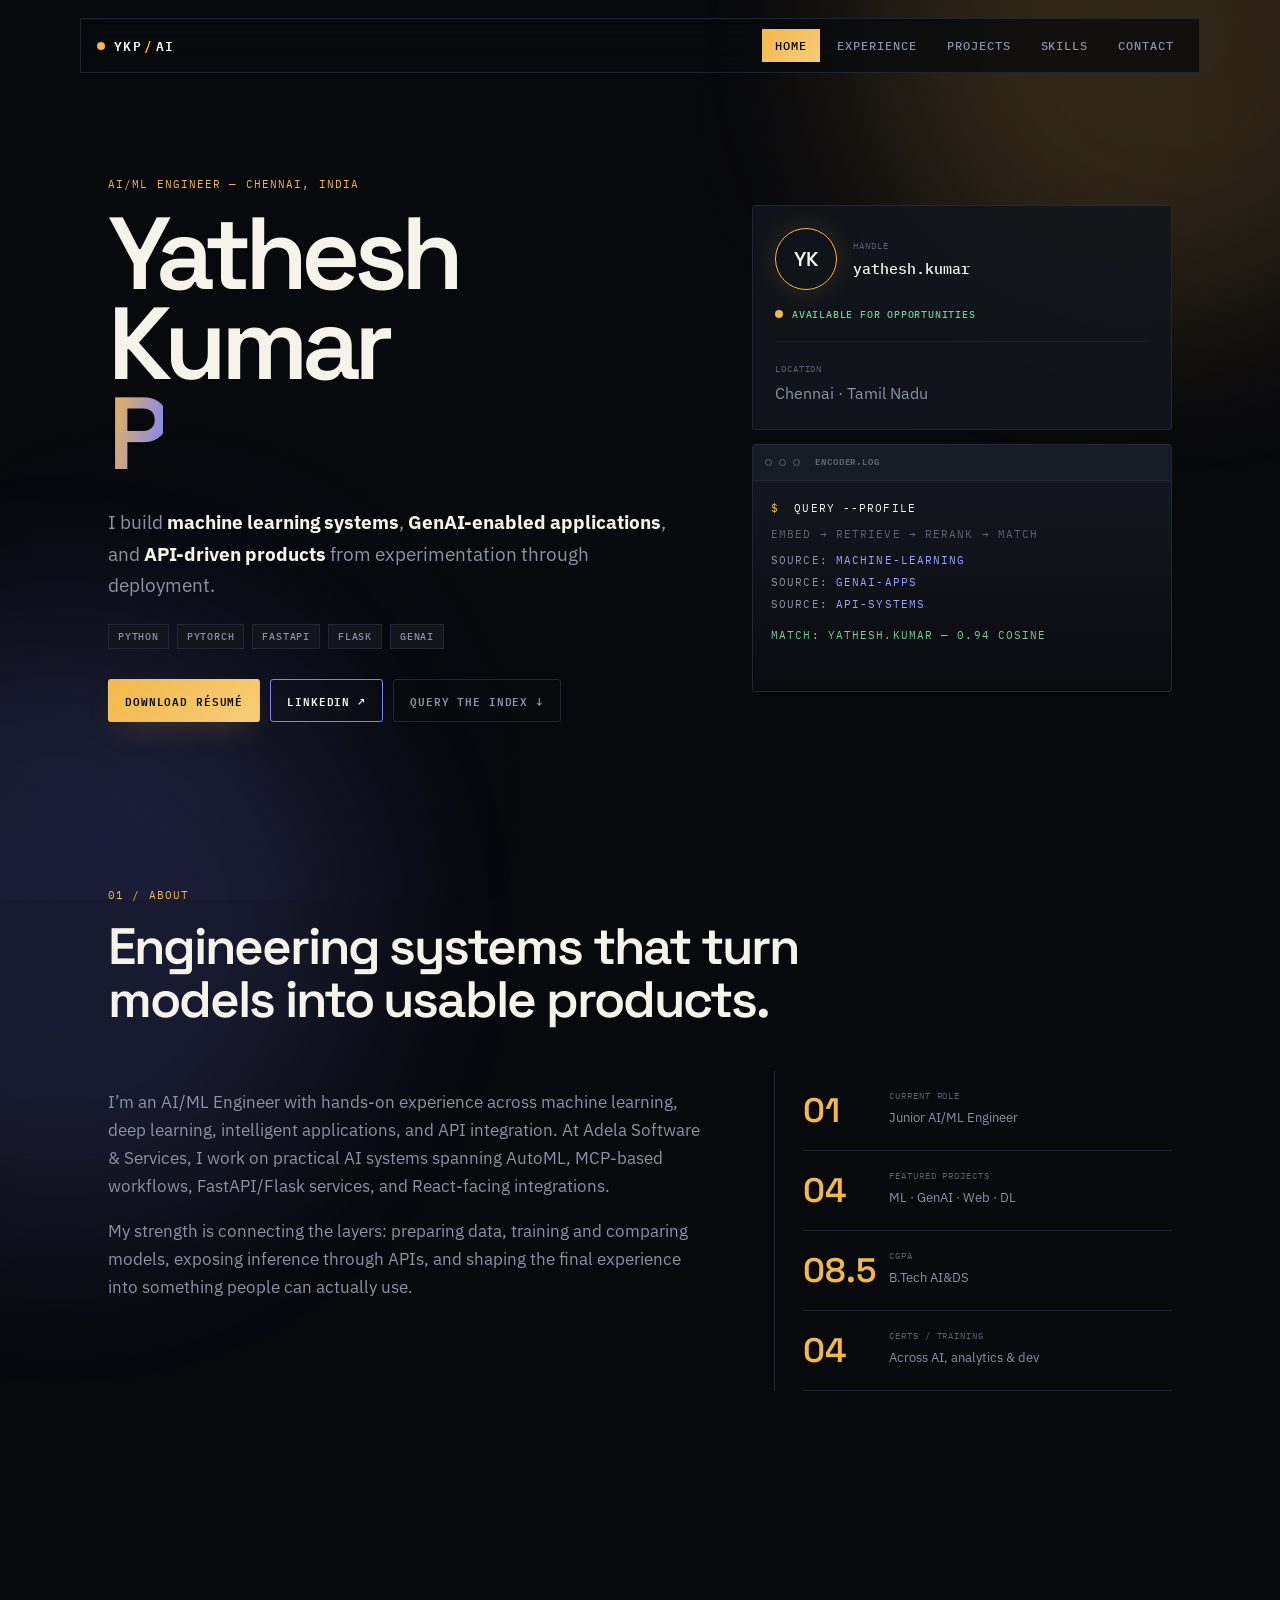
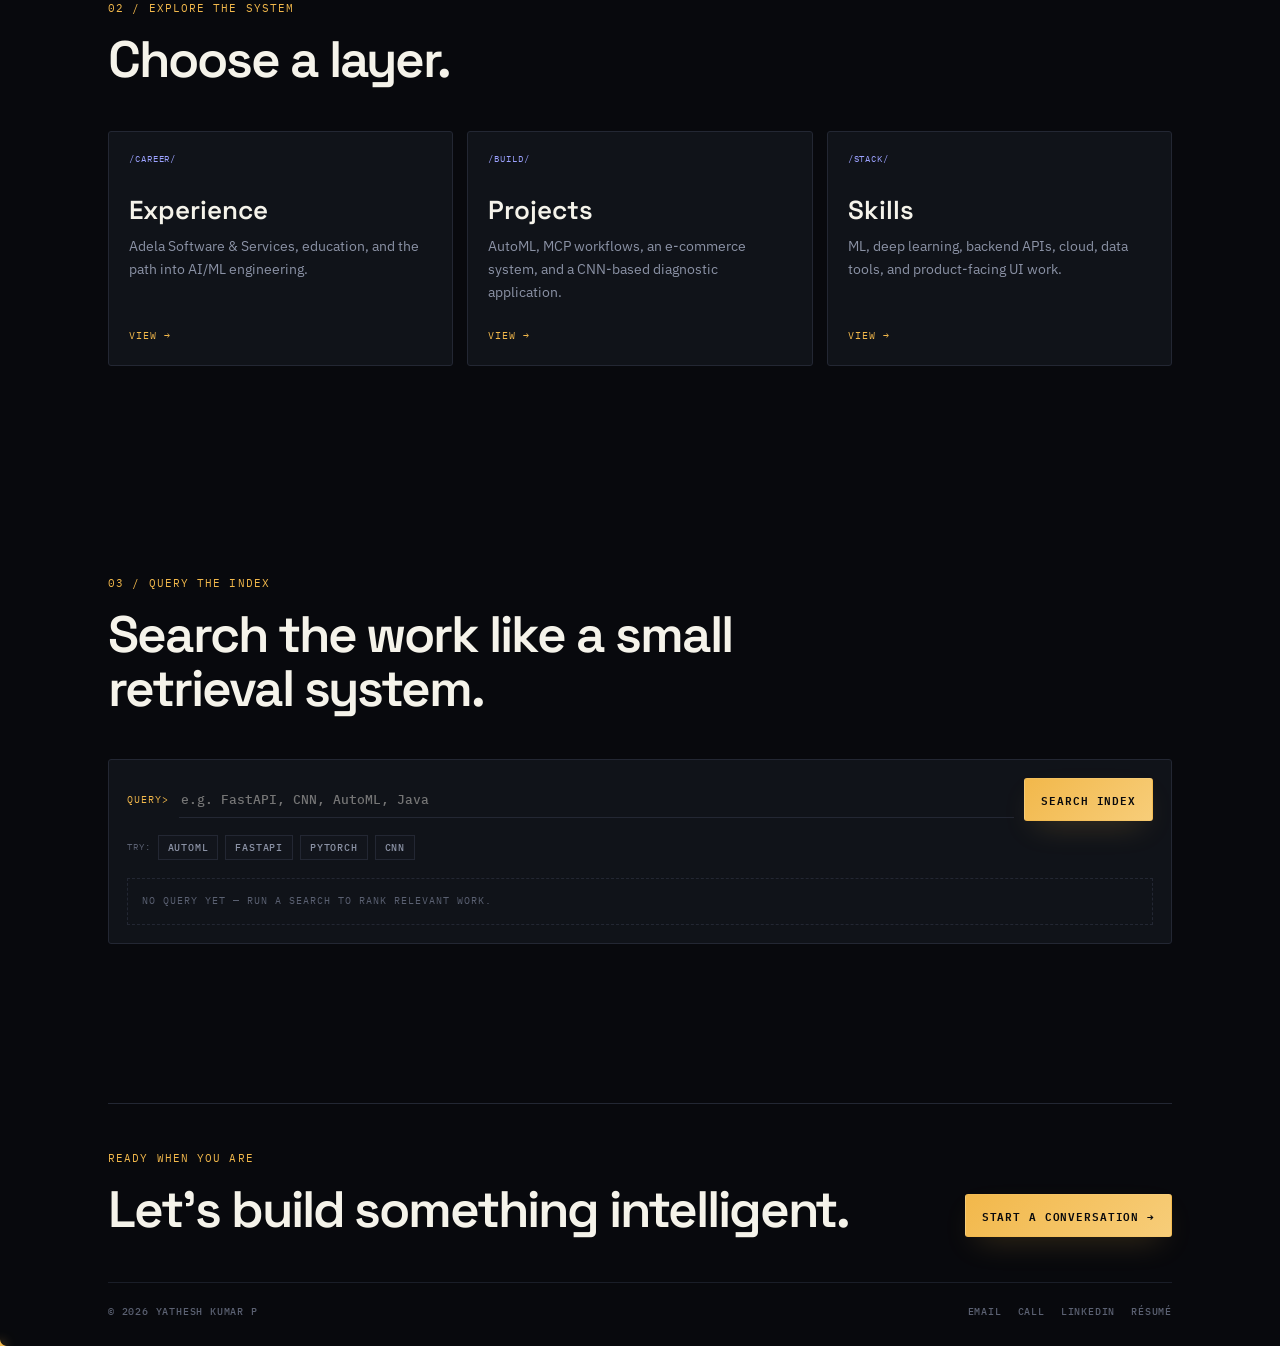
==== index.html @ 999c57b2 "Add files via upload" ====
<!doctype html>
<html lang="en">
<head>
  <meta charset="utf-8">
  <meta name="viewport" content="width=device-width,initial-scale=1">
  <title>Yathesh Kumar P — AI/ML Engineer</title>
  <meta name="description" content="Yathesh Kumar P is an AI/ML Engineer building machine learning, GenAI, API, and intelligent application systems.">
  <link rel="canonical" href="https://REPLACE-WITH-USERNAME.github.io/">
  <meta property="og:type" content="website">
  <meta property="og:title" content="Yathesh Kumar P — AI/ML Engineer">
  <meta property="og:description" content="AI/ML Engineer focused on machine learning, GenAI, APIs, and intelligent applications.">
  <meta property="og:image" content="https://REPLACE-WITH-USERNAME.github.io/assets/og-image.png">
  <meta name="twitter:card" content="summary_large_image">
  <meta name="twitter:title" content="Yathesh Kumar P — AI/ML Engineer">
  <meta name="twitter:description" content="AI/ML Engineer focused on machine learning, GenAI, APIs, and intelligent applications.">
  <meta name="twitter:image" content="https://REPLACE-WITH-USERNAME.github.io/assets/og-image.png">
  <link rel="icon" href="assets/favicon.svg" type="image/svg+xml">
  <link rel="preconnect" href="https://fonts.googleapis.com">
  <link rel="preconnect" href="https://fonts.gstatic.com" crossorigin>
  <link href="https://fonts.googleapis.com/css2?family=IBM+Plex+Mono:wght@400;500;600&family=IBM+Plex+Sans:wght@400;500;600&family=Space+Grotesk:wght@500;600;700&display=swap" rel="stylesheet">
  <link rel="stylesheet" href="assets/style.css">
</head>
<body data-page="home">
  <div class="curtain"><div class="curtain-inner"><span class="curtain-name">YATHESH KUMAR P</span><span class="curtain-role">AI/ML ENGINEER · INTELLIGENT SYSTEMS</span></div></div>
  <div class="grid-bg"></div><div class="orb orb-amber"></div><div class="orb orb-violet"></div>
  <header class="nav-wrap"><nav class="nav" aria-label="Primary"><a class="brand" href="index.html" data-transition><span class="pulse-dot"></span><span>YKP<span class="brand-slash">/</span>AI</span></a><button class="menu-btn" aria-expanded="false" aria-controls="nav-links">MENU</button><div id="nav-links" class="nav-links"><a class="active" href="index.html" data-transition>Home</a><a href="experience.html" data-transition>Experience</a><a href="projects.html" data-transition>Projects</a><a href="skills.html" data-transition>Skills</a><a href="contact.html" data-transition>Contact</a></div></nav></header>

  <main>
    <section class="hero section-grid">
      <div class="hero-copy reveal">
        <div class="eyebrow mono">AI/ML ENGINEER — CHENNAI, INDIA</div>
        <h1 class="hero-title"><span class="text-reveal">Yathesh Kumar</span><span class="gradient-text text-reveal">P</span></h1>
        <p class="hero-summary">I build <strong>machine learning systems</strong>, <strong>GenAI-enabled applications</strong>, and <strong>API-driven products</strong> from experimentation through deployment.</p>
        <div class="chip-row"><span class="chip">Python</span><span class="chip">PyTorch</span><span class="chip">FastAPI</span><span class="chip">Flask</span><span class="chip">GenAI</span></div>
        <div class="button-row"><a class="btn primary" href="assets/resume.pdf">Download résumé</a><a class="btn ghost" href="https://www.linkedin.com/in/yathesh-kumar-p-937830291/" target="_blank" rel="noopener">LinkedIn ↗</a><a class="btn tertiary" href="#query">Query the index ↓</a></div>
      </div>
      <div class="hero-side reveal-stagger">
        <div class="profile-card card"><div class="profile-top"><div class="avatar-mark" aria-hidden="true">YK</div><div><div class="mono label">HANDLE</div><div class="handle">yathesh.kumar</div></div></div><div class="status"><span class="status-dot"></span>Available for opportunities</div><div class="card-rule"></div><div class="mono faint">LOCATION</div><div class="profile-value">Chennai · Tamil Nadu</div></div>
        <div class="terminal card"><div class="terminal-bar"><span></span><span></span><span></span><b class="mono">encoder.log</b></div><div class="terminal-body mono" id="terminal-log"><div><span class="prompt">$</span> query --profile</div><div class="dim">embed → retrieve → rerank → match</div><div class="log-line">source: <span>machine-learning</span></div><div class="log-line">source: <span>genai-apps</span></div><div class="log-line">source: <span>api-systems</span></div><div class="success">match: yathesh.kumar — 0.94 cosine</div></div></div>
      </div>
    </section>

    <section class="section about"><div class="section-head reveal"><div class="eyebrow mono">01 / ABOUT</div><h2>Engineering systems that turn models into usable products.</h2></div><div class="about-grid"><div class="about-copy reveal"><p>I’m an AI/ML Engineer with hands-on experience across machine learning, deep learning, intelligent applications, and API integration. At Adela Software &amp; Services, I work on practical AI systems spanning AutoML, MCP-based workflows, FastAPI/Flask services, and React-facing integrations.</p><p>My strength is connecting the layers: preparing data, training and comparing models, exposing inference through APIs, and shaping the final experience into something people can actually use.</p></div><div class="stats reveal-stagger"><div class="stat"><strong>01</strong><span class="mono">CURRENT ROLE</span><em>Junior AI/ML Engineer</em></div><div class="stat"><strong>04</strong><span class="mono">FEATURED PROJECTS</span><em>ML · GenAI · Web · DL</em></div><div class="stat"><strong>08.5</strong><span class="mono">CGPA</span><em>B.Tech AI&amp;DS</em></div><div class="stat"><strong>04</strong><span class="mono">CERTS / TRAINING</span><em>Across AI, analytics &amp; dev</em></div></div></div></section>

    <section class="section explore"><div class="section-head reveal"><div class="eyebrow mono">02 / EXPLORE THE SYSTEM</div><h2>Choose a layer.</h2></div><div class="explore-grid reveal-stagger"><a class="explore-card card" href="experience.html" data-transition><span class="mono path">/career/</span><h3>Experience</h3><p>Adela Software &amp; Services, education, and the path into AI/ML engineering.</p><span class="view mono">View →</span></a><a class="explore-card card" href="projects.html" data-transition><span class="mono path">/build/</span><h3>Projects</h3><p>AutoML, MCP workflows, an e-commerce system, and a CNN-based diagnostic application.</p><span class="view mono">View →</span></a><a class="explore-card card" href="skills.html" data-transition><span class="mono path">/stack/</span><h3>Skills</h3><p>ML, deep learning, backend APIs, cloud, data tools, and product-facing UI work.</p><span class="view mono">View →</span></a></div></section>

    <section id="query" class="section query-section"><div class="section-head reveal"><div class="eyebrow mono">03 / QUERY THE INDEX</div><h2>Search the work like a small retrieval system.</h2></div><div class="query-box card reveal"><form id="search-form"><div class="search-line"><span class="mono">query&gt;</span><input id="search-input" autocomplete="off" placeholder="e.g. FastAPI, CNN, AutoML, Java"><button class="btn primary" type="submit">Search index</button></div></form><div class="try-row"><span class="mono faint">TRY:</span><button type="button" class="try-chip">AutoML</button><button type="button" class="try-chip">FastAPI</button><button type="button" class="try-chip">PyTorch</button><button type="button" class="try-chip">CNN</button></div><div id="search-results" class="results" aria-live="polite"><div class="result-placeholder mono">No query yet — run a search to rank relevant work.</div></div></div></section>
  </main>

  <footer class="footer"><div class="footer-cta"><div><div class="eyebrow mono">READY WHEN YOU ARE</div><h2>Let’s build something intelligent.</h2></div><a class="btn primary" href="contact.html" data-transition>Start a conversation →</a></div><div class="footer-bar"><span>© 2026 Yathesh Kumar P</span><div class="footer-links"><a href="mailto:yatheshkumar8@gmail.com">Email</a><a href="tel:+919566517450">Call</a><a href="https://www.linkedin.com/in/yathesh-kumar-p-937830291/" target="_blank" rel="noopener">LinkedIn</a><a href="assets/resume.pdf">Résumé</a></div></div></footer>
  <canvas id="sparkle-canvas" aria-hidden="true"></canvas><div id="sparkle-cursor" aria-hidden="true">✦</div>
  <script src="assets/main.js" defer></script>
</body>
</html>
---- assets/style.css ----
:root{--ink:#08090D;--ink-raised:#12151C;--ink-raised-2:#171B24;--line:#232733;--line-soft:#1A1E28;--text:#F5F3EA;--text-muted:#8B92A5;--text-faint:#5B6172;--amber:#F2B84B;--amber-soft:#F7CD79;--amber-dim:#7A5F2A;--violet:#7C83FD;--violet-soft:#9CA2FF;--violet-dim:#4A4E78;--green:#6FCF97;--radius:3px;--maxw:1120px;--ease:cubic-bezier(.22,.68,0,1);--shadow-amber:0 12px 32px -12px rgba(242,184,75,.28);--shadow-violet:0 12px 32px -12px rgba(124,131,253,.28)}*{box-sizing:border-box}html{scroll-behavior:smooth}body{margin:0;background:var(--ink);color:var(--text);font-family:'IBM Plex Sans',sans-serif;font-size:16px;line-height:1.65;overflow-x:hidden}body:before{content:'';position:fixed;inset:0;z-index:-4;background:radial-gradient(circle at 82% 12%,rgba(242,184,75,.04),transparent 28%),radial-gradient(circle at 12% 88%,rgba(124,131,253,.04),transparent 28%)}a{color:inherit;text-decoration:none}button,input,textarea{font:inherit}.mono{font-family:'IBM Plex Mono',monospace;text-transform:uppercase;letter-spacing:.1em}.grid-bg{position:fixed;inset:0;z-index:-3;opacity:.28;background-image:linear-gradient(rgba(255,255,255,.025) 1px,transparent 1px),linear-gradient(90deg,rgba(255,255,255,.025) 1px,transparent 1px);background-size:64px 64px;mask-image:linear-gradient(to bottom,#000 0%,rgba(0,0,0,.7) 55%,transparent 100%)}.orb{position:fixed;width:600px;height:600px;border-radius:50%;filter:blur(90px);z-index:-2;pointer-events:none;opacity:.15}.orb-amber{top:-280px;right:-180px;background:var(--amber)}.orb-violet{bottom:-330px;left:-240px;background:var(--violet)}.nav-wrap{position:sticky;top:0;z-index:50;padding:18px 28px}.nav{max-width:var(--maxw);margin:auto;display:flex;align-items:center;justify-content:space-between;padding:10px 12px 10px 16px;border:1px solid rgba(35,39,51,.92);background:rgba(8,9,13,.78);backdrop-filter:blur(14px)}.brand{display:flex;align-items:center;gap:9px;font:600 13px 'IBM Plex Mono';letter-spacing:.11em}.brand-slash{color:var(--amber);margin:0 2px}.pulse-dot,.status-dot{width:8px;height:8px;background:var(--amber);border-radius:50%;box-shadow:0 0 0 0 rgba(242,184,75,.55);animation:pulse 2s infinite}.nav-links{display:flex;gap:4px}.nav-links a{font:500 12px 'IBM Plex Mono';letter-spacing:.08em;text-transform:uppercase;color:var(--text-muted);padding:9px 13px}.nav-links a:hover{background:var(--ink-raised);color:var(--text)}.nav-links a.active{color:var(--ink);background:linear-gradient(135deg,var(--amber),var(--amber-soft))}.menu-btn{display:none;background:none;border:0;color:var(--text);font:600 12px 'IBM Plex Mono';letter-spacing:.1em}.section{max-width:var(--maxw);margin:auto;padding:104px 28px}.section-grid{max-width:var(--maxw);margin:auto;padding:84px 28px 60px;display:grid;grid-template-columns:minmax(0,1.15fr) minmax(330px,.85fr);gap:76px;align-items:center}.hero{min-height:680px}.eyebrow{font-size:11px;color:var(--amber);margin-bottom:16px}.hero-title{font:600 clamp(4rem,8vw,7rem)/.88 'Space Grotesk';letter-spacing:-.065em;margin:0 0 28px}.gradient-text{background:linear-gradient(100deg,var(--amber),var(--violet));-webkit-background-clip:text;background-clip:text;color:transparent}.hero-summary{font-size:19px;max-width:690px;color:var(--text-muted);margin:0 0 22px}.hero-summary strong{color:var(--text)}.chip-row{display:flex;flex-wrap:wrap;gap:8px}.chip,.current-pill,.try-chip,.command-chip{display:inline-flex;align-items:center;border:1px solid var(--line);background:var(--ink-raised);padding:5px 9px;color:var(--text-muted);font:500 10px 'IBM Plex Mono';letter-spacing:.08em;text-transform:uppercase}.button-row{display:flex;flex-wrap:wrap;gap:10px;margin-top:30px}.btn{display:inline-flex;align-items:center;justify-content:center;border:1px solid transparent;border-radius:var(--radius);padding:11px 16px;font:600 11px 'IBM Plex Mono';letter-spacing:.08em;text-transform:uppercase;transition:transform .25s var(--ease),box-shadow .25s var(--ease),border-color .25s}.btn:hover{transform:translateY(-3px)}.btn.primary{color:var(--ink);background:linear-gradient(135deg,var(--amber),var(--amber-soft));box-shadow:var(--shadow-amber)}.btn.ghost{border-color:var(--violet);box-shadow:0 0 0 0 transparent;color:var(--text)}.btn.ghost:hover{box-shadow:var(--shadow-violet)}.btn.tertiary{border-color:var(--line);color:var(--text-muted)}.card{border:1px solid var(--line);background:rgba(18,21,28,.86);border-radius:var(--radius)}.profile-card{padding:22px}.profile-top{display:flex;align-items:center;gap:16px}.avatar-mark{height:62px;width:62px;border-radius:50%;border:1px solid var(--amber);display:grid;place-items:center;font:600 20px 'Space Grotesk';box-shadow:0 0 30px rgba(242,184,75,.14)}.label{font-size:9px;color:var(--text-faint)}.handle{font:500 15px 'IBM Plex Mono';margin-top:5px}.status{display:flex;align-items:center;gap:9px;margin-top:18px;color:var(--green);font:500 10px 'IBM Plex Mono';text-transform:uppercase;letter-spacing:.08em}.card-rule{height:1px;background:var(--line-soft);margin:20px 0}.faint{color:var(--text-faint);font-size:9px}.profile-value{color:var(--text-muted);margin-top:4px}.terminal{overflow:hidden;margin-top:14px}.terminal-bar{height:36px;display:flex;align-items:center;gap:7px;padding:0 12px;border-bottom:1px solid var(--line);background:var(--ink-raised-2)}.terminal-bar span{width:7px;height:7px;border-radius:50%;border:1px solid var(--text-faint)}.terminal-bar b{margin-left:8px;color:var(--text-faint);font-size:9px}.terminal-body{padding:18px;min-height:210px;background:linear-gradient(180deg,rgba(23,27,36,.55),rgba(8,9,13,.8));font-size:11px}.prompt{color:var(--amber);margin-right:7px}.dim{color:var(--text-faint);margin:8px 0}.log-line{color:var(--text-muted);margin:4px 0}.log-line span{color:var(--violet-soft)}.success{color:var(--green);margin-top:12px}.section-head{max-width:740px;margin-bottom:44px}.section-head h2,.footer h2{font:600 clamp(2.1rem,4vw,3.4rem)/1.05 'Space Grotesk';letter-spacing:-.04em;margin:0}.about-grid{display:grid;grid-template-columns:1.2fr .8fr;gap:70px}.about-copy{color:var(--text-muted);font-size:17px}.stats{border-left:1px solid var(--line);padding-left:28px}.stat{display:grid;grid-template-columns:72px 1fr;column-gap:14px;padding:18px 0;border-bottom:1px solid var(--line-soft)}.stat strong{grid-row:span 2;font:600 34px 'Space Grotesk';color:var(--amber)}.stat span{font-size:9px;color:var(--text-faint)}.stat em{font-style:normal;color:var(--text-muted);font-size:13px}.explore-grid{display:grid;grid-template-columns:repeat(3,1fr);gap:14px}.explore-card{display:flex;flex-direction:column;min-height:220px;padding:20px;transition:transform .25s var(--ease),border-color .25s}.explore-card:hover{transform:translateY(-5px);border-color:var(--amber-dim)}.path{font-size:9px;color:var(--violet-soft)}.explore-card h3{font:600 26px 'Space Grotesk';margin:26px 0 8px}.explore-card p{color:var(--text-muted);font-size:14px;margin:0}.view{margin-top:auto;padding-top:24px;color:var(--amber);font-size:10px}.query-box{padding:18px}.search-line{display:grid;grid-template-columns:auto 1fr auto;gap:10px;align-items:center}.search-line>span{font-size:10px;color:var(--amber)}.search-line input{min-width:0;background:transparent;border:0;border-bottom:1px solid var(--line);color:var(--text);outline:0;padding:9px 2px;font:500 13px 'IBM Plex Mono'}.try-row{display:flex;gap:7px;align-items:center;flex-wrap:wrap;margin-top:14px}.try-chip,.command-chip{cursor:pointer}.try-chip:hover,.command-chip:hover{border-color:var(--violet);color:var(--text)}.results{padding-top:18px}.result-placeholder{font-size:10px;color:var(--text-faint);padding:14px;border:1px dashed var(--line)}.result{border-top:1px solid var(--line);padding:15px 0;display:grid;grid-template-columns:1fr auto;gap:15px}.result-title{font:600 16px 'Space Grotesk'}.result-desc{color:var(--text-muted);font-size:13px;margin-top:3px}.score{color:var(--green);font:600 11px 'IBM Plex Mono'}.page-hero{display:grid;grid-template-columns:1.1fr .9fr;align-items:center;min-height:420px;padding-top:84px;padding-bottom:50px}.page-hero h1{font:600 clamp(4rem,8vw,7rem)/.9 'Space Grotesk';letter-spacing:-.06em;margin:0 0 20px}.page-hero p{max-width:650px;color:var(--text-muted);font-size:17px}.page-art{width:100%;color:var(--violet-soft);opacity:.38;justify-self:end}.timeline-wrap{position:relative;padding:10px 0 40px}.timeline-rail{position:absolute;left:18px;top:10px;bottom:40px;width:2px;background:var(--line)}.timeline-fill{position:absolute;top:0;left:0;width:100%;height:0;background:linear-gradient(var(--amber),var(--violet));box-shadow:0 0 18px rgba(124,131,253,.2)}.timeline-item{position:relative;display:grid;grid-template-columns:52px 1fr;gap:30px;padding:0 0 70px}.timeline-node{width:12px;height:12px;border:2px solid var(--line);background:var(--ink);border-radius:50%;margin-top:6px;position:relative;z-index:2;transition:all .35s}.timeline-item.is-visible .timeline-node{border-color:var(--amber);background:var(--amber);box-shadow:0 0 18px rgba(242,184,75,.35)}.timeline-meta{display:flex;gap:9px;align-items:center}.timeline-meta .mono{color:var(--text-faint);font-size:10px}.current-pill{color:var(--green);border-color:rgba(111,207,151,.35);background:rgba(111,207,151,.05)}.timeline-content h2{font:600 28px 'Space Grotesk';margin:12px 0 4px}.company{color:var(--amber-soft);font-size:14px;margin-bottom:15px}.timeline-content ul{padding-left:18px;color:var(--text-muted);font-size:15px}.timeline-content li{margin:7px 0}.education-grid{display:grid;grid-template-columns:repeat(3,1fr);gap:14px}.edu-card{padding:22px;min-height:235px}.edu-card h3{font:600 22px 'Space Grotesk';margin:25px 0 8px}.edu-card p{color:var(--text-muted);font-size:13px;min-height:58px}.edu-card strong{display:block;color:var(--amber);font:600 36px 'Space Grotesk';margin:14px 0}.edu-card>.mono:last-child{font-size:9px;color:var(--text-faint)}.projects-list{padding-top:45px}.project-row{display:grid;grid-template-columns:70px 1fr .8fr;gap:25px;padding:58px 0;border-top:1px solid var(--line)}.project-row:first-child{border-top:0}.project-index{color:var(--amber);font-size:13px;padding-top:3px}.project-category{font-size:9px;color:var(--violet-soft)}.project-copy h2{font:600 32px 'Space Grotesk';margin:9px 0 10px}.project-copy p{color:var(--text-muted);font-size:15px}.project-copy ul{color:var(--text-muted);font-size:14px;padding-left:18px}.schematic{border:1px solid var(--line);background:rgba(18,21,28,.6);padding:18px;align-self:center}.schem-title{font-size:9px;color:var(--text-faint);margin-bottom:18px}.flow{display:flex;align-items:center;justify-content:center;gap:7px;flex-wrap:wrap}.flow span{border:1px solid var(--line);padding:10px 9px;background:var(--ink);font:500 10px 'IBM Plex Mono';color:var(--text-muted)}.flow i{font-style:normal;color:var(--amber)}.flow.vertical{flex-direction:column}.tools-section{padding-top:50px}.tool-grid{display:grid;grid-template-columns:repeat(6,1fr);gap:10px}.tool-badge{padding:16px 12px;text-align:center;transition:transform .25s var(--ease),box-shadow .25s}.tool-badge:hover{transform:translateY(-4px);box-shadow:var(--shadow-amber)}.tool-badge .icon{display:grid;place-items:center;width:44px;height:44px;border:1px solid var(--violet-dim);margin:0 auto 10px;color:var(--violet-soft);font:600 11px 'IBM Plex Mono'}.tool-badge .mono{font-size:9px;color:var(--text-muted)}.skill-bars{display:grid;gap:19px}.skill-row{display:grid;grid-template-columns:180px 1fr 54px;gap:15px;align-items:center}.skill-row>span{font:500 12px 'IBM Plex Mono';color:var(--text-muted)}.bar{height:7px;background:var(--line);overflow:hidden}.bar i{display:block;height:100%;width:0;background:linear-gradient(90deg,var(--amber),var(--violet));transition:width 1s var(--ease)}.skill-row strong{font:600 11px 'IBM Plex Mono';color:var(--amber);text-align:right}.stack-graph{padding:15px;overflow:hidden}.stack-graph svg{width:100%;height:auto;min-height:270px}.edges line{stroke:var(--line);stroke-width:2}.nodes circle{fill:var(--ink-raised);stroke:var(--amber-dim);stroke-width:2}.nodes text{font:600 9px 'IBM Plex Mono';fill:var(--text-muted);text-anchor:middle}.contact-grid{display:grid;grid-template-columns:1.02fr .98fr;gap:40px;align-items:start;padding-top:44px}.terminal-large{margin:0}.terminal-output{min-height:230px;padding:18px;display:grid;align-content:start;gap:8px;font-size:11px;background:linear-gradient(180deg,rgba(23,27,36,.6),rgba(8,9,13,.9))}.command-row{display:flex;flex-wrap:wrap;gap:7px;padding:12px;border-top:1px solid var(--line);background:var(--ink-raised)}.terminal-input{display:grid;grid-template-columns:auto 1fr auto;gap:9px;padding:10px;border-top:1px solid var(--line);align-items:center}.terminal-input input{background:transparent;border:0;outline:0;color:var(--text);font:500 12px 'IBM Plex Mono'}.terminal-input button{background:none;border:0;color:var(--amber);cursor:pointer;font-size:10px}.contact-form-wrap h2{font:600 35px 'Space Grotesk';margin:0 0 25px}.contact-form{display:grid;gap:14px}.contact-form label{display:grid;gap:6px;color:var(--text-muted);font:500 11px 'IBM Plex Mono';text-transform:uppercase}.contact-form input,.contact-form textarea{border:1px solid var(--line);background:var(--ink-raised);color:var(--text);border-radius:var(--radius);padding:11px 12px;outline:0;resize:vertical}.contact-form input:focus,.contact-form textarea:focus{border-color:var(--violet)}.form-note{font-size:9px;color:var(--text-faint);margin:0}.direct-links{margin-top:28px;border-top:1px solid var(--line)}.direct-links a{display:flex;justify-content:space-between;gap:15px;padding:13px 0;border-bottom:1px solid var(--line-soft)}.direct-links span{font-size:9px;color:var(--text-faint)}.direct-links strong{font-size:13px;font-weight:500}.footer{max-width:var(--maxw);margin:auto;padding:55px 28px 28px}.footer-cta{display:flex;justify-content:space-between;gap:25px;align-items:end;padding:45px 0;border-top:1px solid var(--line)}.footer-bar{display:flex;justify-content:space-between;gap:20px;padding-top:22px;color:var(--text-faint);font:500 10px 'IBM Plex Mono';border-top:1px solid var(--line-soft);text-transform:uppercase;letter-spacing:.08em}.footer-links{display:flex;gap:16px}.footer-links a:hover{color:var(--text)}.curtain{position:fixed;inset:0;background:var(--ink);z-index:100;display:grid;place-items:center;transform-origin:top;animation:curtainOut .7s .18s var(--ease) forwards}.curtain-inner{display:flex;flex-direction:column;align-items:center;gap:10px}.curtain-name{font:600 clamp(2rem,5vw,4rem) 'Space Grotesk';letter-spacing:-.04em}.curtain-role{font:500 10px 'IBM Plex Mono';letter-spacing:.12em;color:var(--amber)}.curtain-status{font-size:12px;color:var(--amber)}@keyframes curtainOut{to{transform:scaleY(0)}}@keyframes pulse{0%,100%{box-shadow:0 0 0 0 rgba(242,184,75,.5)}50%{box-shadow:0 0 0 7px rgba(242,184,75,0)}}.reveal,.reveal-stagger>*{opacity:0;transform:translateY(28px);transition:opacity .75s var(--ease),transform .75s var(--ease)}.reveal.in-view,.reveal-stagger.in-view>*{opacity:1;transform:none}.reveal-stagger.in-view>*:nth-child(2){transition-delay:.07s}.reveal-stagger.in-view>*:nth-child(3){transition-delay:.14s}.reveal-stagger.in-view>*:nth-child(4){transition-delay:.21s}.reveal-stagger.in-view>*:nth-child(5){transition-delay:.28s}.text-reveal{display:inline-block;opacity:0;transform:translateY(120%);animation:textUp .85s .55s var(--ease) forwards}.hero-title .gradient-text{animation-delay:.68s}.hero-summary{opacity:0;animation:fadeIn .8s 1.0s var(--ease) forwards}.chip-row,.button-row{opacity:0;animation:fadeIn .8s 1.15s var(--ease) forwards}@keyframes textUp{to{opacity:1;transform:none}}@keyframes fadeIn{to{opacity:1}}#sparkle-canvas,#sparkle-cursor{position:fixed;inset:0;pointer-events:none;z-index:90}#sparkle-cursor{inset:auto;font-size:17px;color:var(--amber);filter:drop-shadow(0 0 6px rgba(242,184,75,.7));transform:translate(-50%,-50%);transition:color .2s,transform .12s}.has-cursor body,.has-cursor a,.has-cursor button,.has-cursor input{cursor:none}@media(max-width:920px){.section-grid{grid-template-columns:1fr;gap:35px}.hero{min-height:auto}.hero-side{max-width:560px}.page-hero{grid-template-columns:1fr}.page-art{display:none}.about-grid,.contact-grid{grid-template-columns:1fr}.project-row{grid-template-columns:50px 1fr}.schematic{grid-column:2}.tool-grid{grid-template-columns:repeat(4,1fr)}.education-grid{grid-template-columns:1fr 1fr}.explore-grid{grid-template-columns:1fr}.stats{padding-left:0;border-left:0;border-top:1px solid var(--line)}}@media(max-width:760px){.nav-wrap{padding:12px}.nav{padding:10px 12px}.menu-btn{display:block}.nav-links{display:none;position:absolute;top:70px;left:12px;right:12px;flex-direction:column;padding:8px;border:1px solid var(--line);background:rgba(8,9,13,.96)}.nav-links.open{display:flex}.nav-links a{padding:12px}.section{padding:76px 18px}.section-grid{padding:62px 18px 35px}.hero-title{font-size:clamp(3.3rem,16vw,6rem)}.hero-summary{font-size:16px}.search-line{grid-template-columns:1fr}.search-line .btn{width:100%}.skill-row{grid-template-columns:1fr 70px;gap:8px}.skill-row .bar{grid-column:1/3}.skill-row strong{grid-column:2;grid-row:1}.footer{padding:35px 18px 18px}.footer-cta{display:grid;align-items:start}.footer-bar{flex-direction:column}.footer-links{flex-wrap:wrap}.project-row{grid-template-columns:1fr}.project-index{padding:0}.schematic{grid-column:auto}.education-grid{grid-template-columns:1fr}.tool-grid{grid-template-columns:repeat(2,1fr)}}@media(prefers-reduced-motion:reduce){html{scroll-behavior:auto}.curtain{animation:none;transform:scaleY(0)}.text-reveal,.hero-summary,.chip-row,.button-row{animation:none;opacity:1;transform:none}.reveal,.reveal-stagger>*{opacity:1;transform:none;transition:none}#sparkle-canvas,#sparkle-cursor{display:none}}
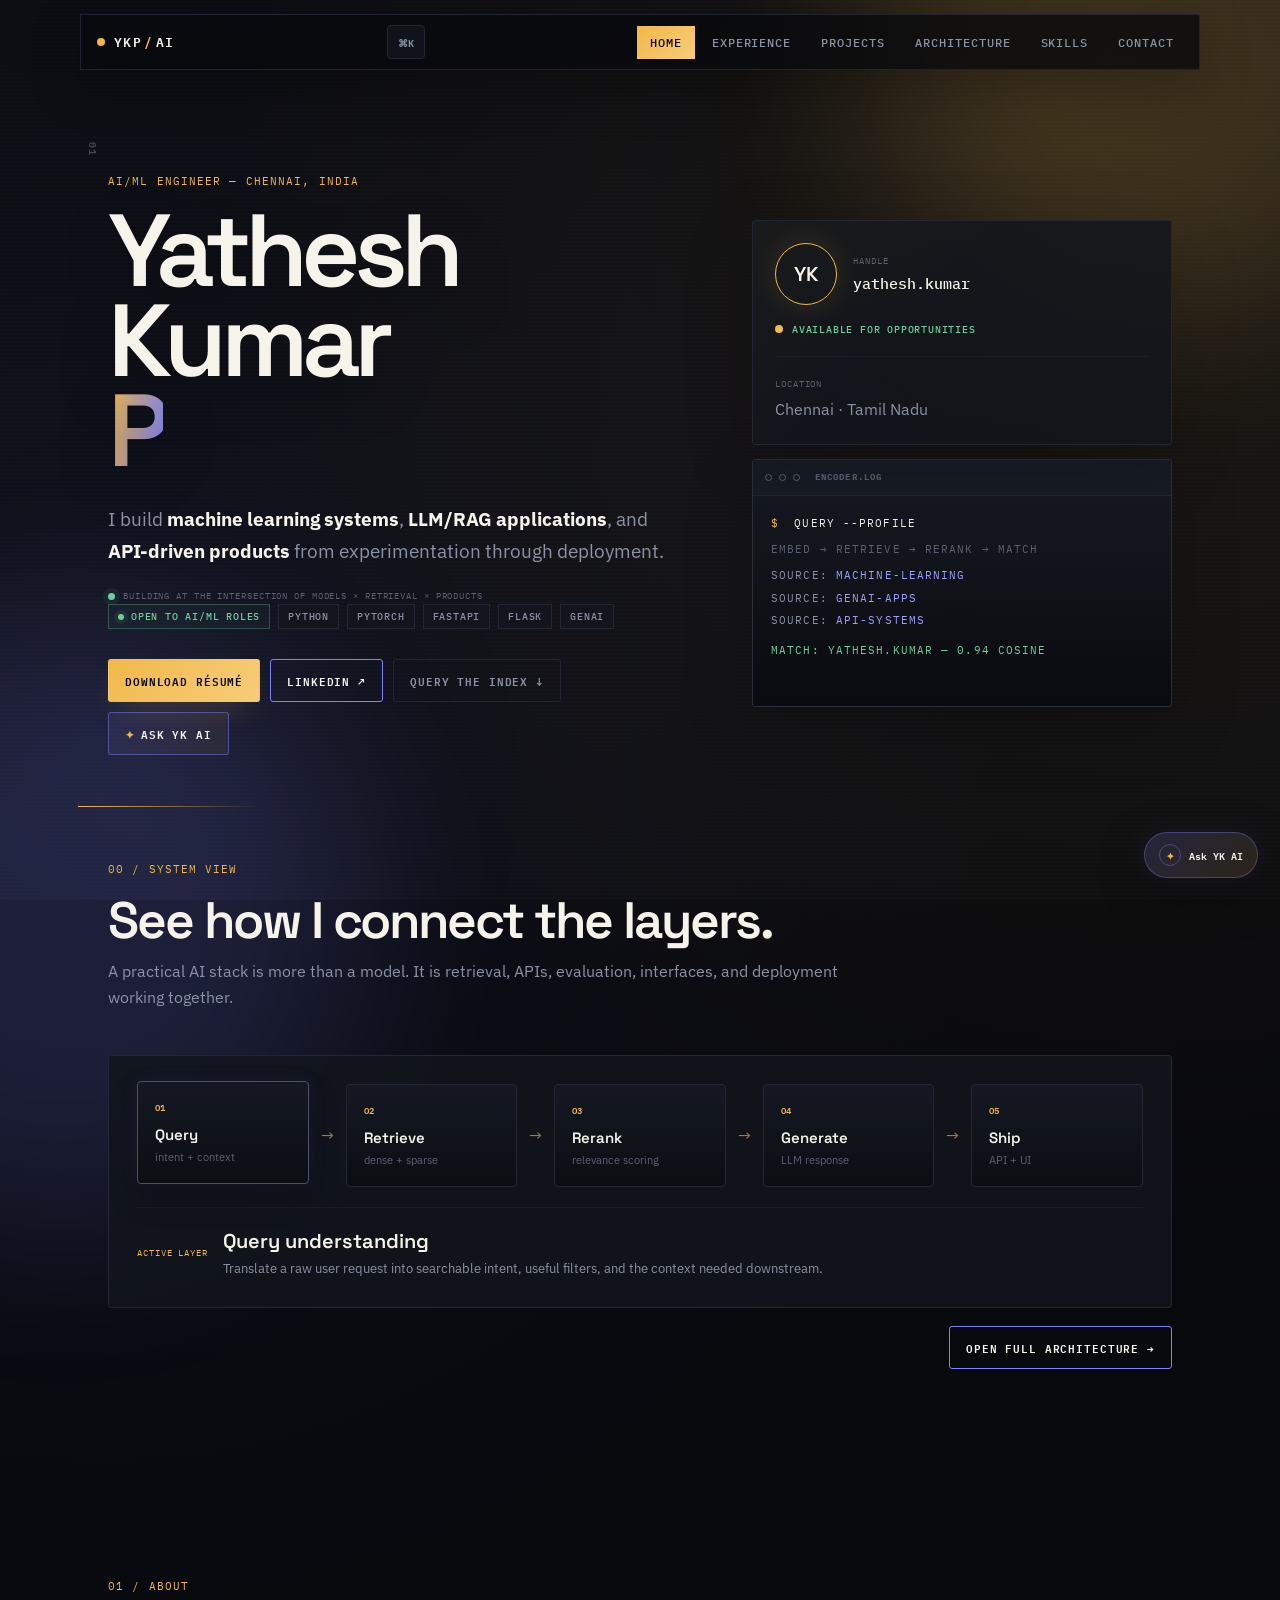
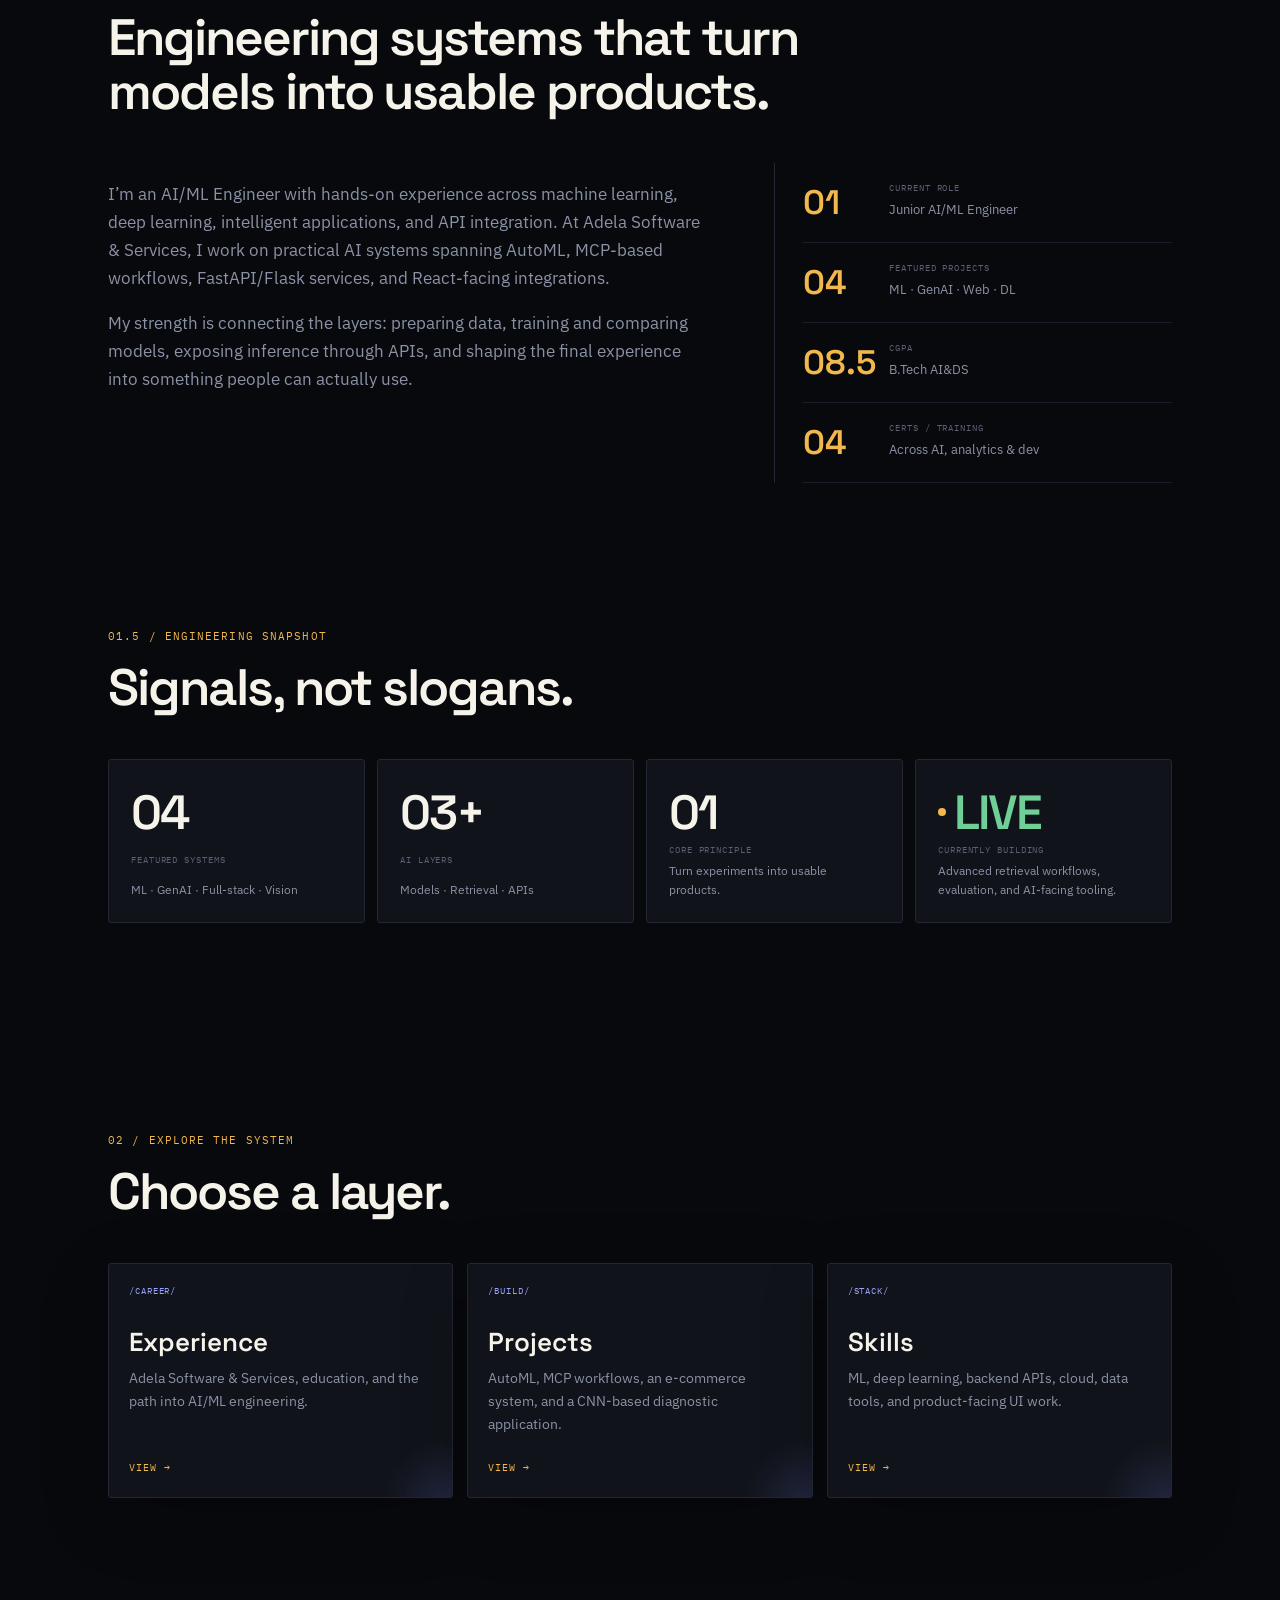
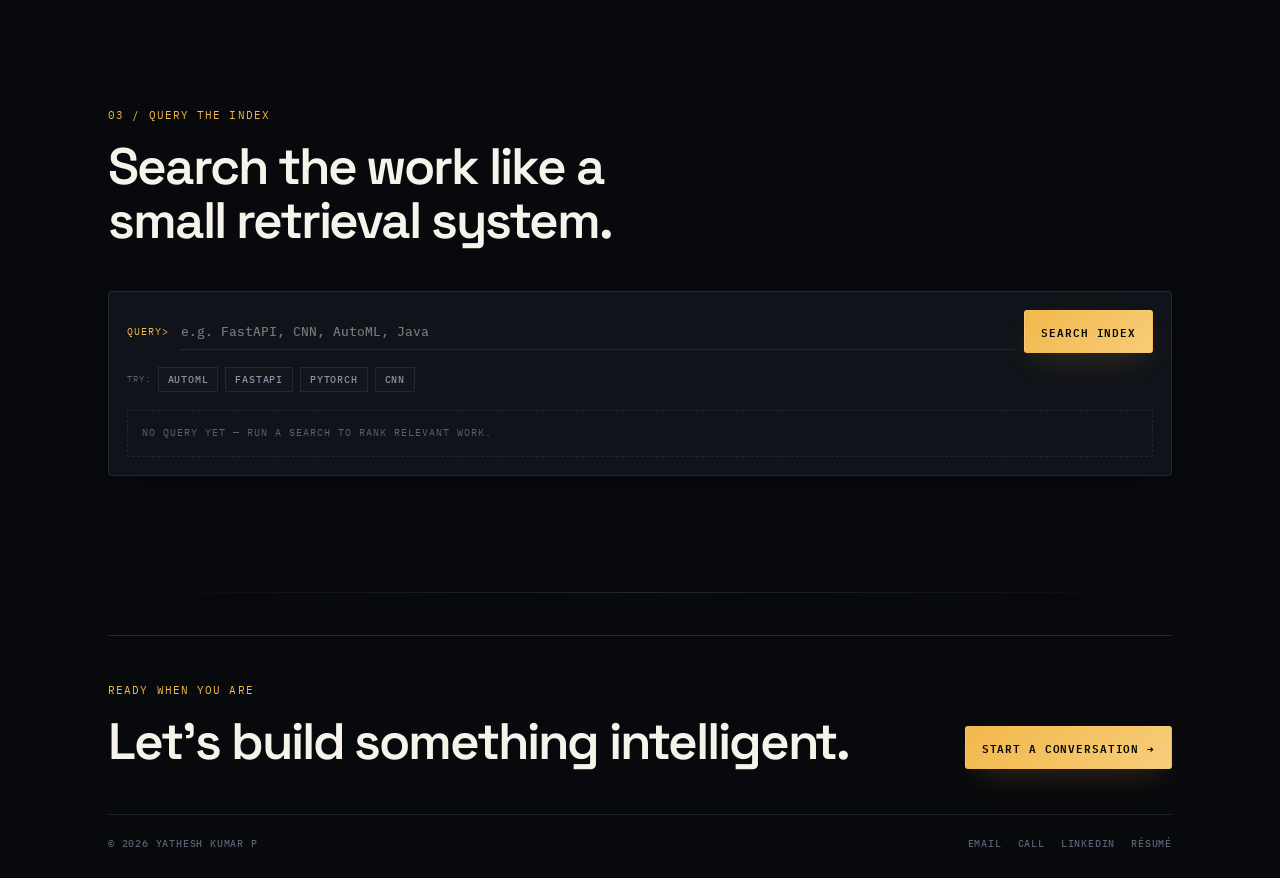
==== commit 1bfa1b96: "Add files via upload" ====
--- a/index.html
+++ b/index.html
@@ -1,4 +1,5 @@
 <!doctype html>
+  
 <html lang="en">
 <head>
   <meta charset="utf-8">
@@ -19,20 +20,22 @@
   <link rel="preconnect" href="https://fonts.gstatic.com" crossorigin>
   <link href="https://fonts.googleapis.com/css2?family=IBM+Plex+Mono:wght@400;500;600&family=IBM+Plex+Sans:wght@400;500;600&family=Space+Grotesk:wght@500;600;700&display=swap" rel="stylesheet">
   <link rel="stylesheet" href="assets/style.css">
-</head>
-<body data-page="home">
+<script type="application/ld+json">{"@context":"https://schema.org","@type":"Person","name":"Yathesh Kumar P","jobTitle":"AI/ML Engineer","email":"mailto:yatheshkumar8@gmail.com","url":"https://REPLACE-WITH-USERNAME.github.io/","sameAs":["https://www.linkedin.com/in/yathesh-kumar-p-937830291/"]}</script><link rel="manifest" href="site.webmanifest"></head>
+<body data-page="home"><div class="scroll-progress" aria-hidden="true"><span></span></div>
+
   <div class="curtain"><div class="curtain-inner"><span class="curtain-name">YATHESH KUMAR P</span><span class="curtain-role">AI/ML ENGINEER · INTELLIGENT SYSTEMS</span></div></div>
   <div class="grid-bg"></div><div class="orb orb-amber"></div><div class="orb orb-violet"></div>
-  <header class="nav-wrap"><nav class="nav" aria-label="Primary"><a class="brand" href="index.html" data-transition><span class="pulse-dot"></span><span>YKP<span class="brand-slash">/</span>AI</span></a><button class="menu-btn" aria-expanded="false" aria-controls="nav-links">MENU</button><div id="nav-links" class="nav-links"><a class="active" href="index.html" data-transition>Home</a><a href="experience.html" data-transition>Experience</a><a href="projects.html" data-transition>Projects</a><a href="skills.html" data-transition>Skills</a><a href="contact.html" data-transition>Contact</a></div></nav></header>
+  <header class="nav-wrap"><nav class="nav" aria-label="Primary"><a class="brand" href="index.html" data-transition><span class="pulse-dot"></span><span>YKP<span class="brand-slash">/</span>AI</span></a><button class="palette-toggle" id="palette-toggle" type="button" aria-label="Open command palette">⌘K</button><button class="menu-btn" aria-expanded="false" aria-controls="nav-links">MENU</button><div id="nav-links" class="nav-links"><a class="active" href="index.html" data-transition>Home</a><a href="experience.html" data-transition>Experience</a><a href="projects.html" data-transition>Projects</a><a href="architecture.html" data-transition>Architecture</a><a href="skills.html" data-transition>Skills</a><a href="contact.html" data-transition>Contact</a></div></nav></header>
 
   <main>
     <section class="hero section-grid">
       <div class="hero-copy reveal">
         <div class="eyebrow mono">AI/ML ENGINEER — CHENNAI, INDIA</div>
         <h1 class="hero-title"><span class="text-reveal">Yathesh Kumar</span><span class="gradient-text text-reveal">P</span></h1>
-        <p class="hero-summary">I build <strong>machine learning systems</strong>, <strong>GenAI-enabled applications</strong>, and <strong>API-driven products</strong> from experimentation through deployment.</p>
-        <div class="chip-row"><span class="chip">Python</span><span class="chip">PyTorch</span><span class="chip">FastAPI</span><span class="chip">Flask</span><span class="chip">GenAI</span></div>
-        <div class="button-row"><a class="btn primary" href="assets/resume.pdf">Download résumé</a><a class="btn ghost" href="https://www.linkedin.com/in/yathesh-kumar-p-937830291/" target="_blank" rel="noopener">LinkedIn ↗</a><a class="btn tertiary" href="#query">Query the index ↓</a></div>
+        <p class="hero-summary">I build <strong>machine learning systems</strong>, <strong>LLM/RAG applications</strong>, and <strong>API-driven products</strong> from experimentation through deployment.</p>
+        <div class="hero-kicker mono"><span class="signal"></span> BUILDING AT THE INTERSECTION OF MODELS × RETRIEVAL × PRODUCTS</div>
+        <div class="chip-row"><span class="chip chip-live"><span class="mini-dot"></span>Open to AI/ML roles</span><span class="chip">Python</span><span class="chip">PyTorch</span><span class="chip">FastAPI</span><span class="chip">Flask</span><span class="chip">GenAI</span></div>
+        <div class="button-row"><a class="btn primary" href="assets/resume.pdf">Download résumé</a><a class="btn ghost" href="https://www.linkedin.com/in/yathesh-kumar-p-937830291/" target="_blank" rel="noopener">LinkedIn ↗</a><a class="btn tertiary" href="#query">Query the index ↓</a><button class="btn ai-btn" id="hero-copilot" type="button"><span>✦</span> Ask YK AI</button></div>
       </div>
       <div class="hero-side reveal-stagger">
         <div class="profile-card card"><div class="profile-top"><div class="avatar-mark" aria-hidden="true">YK</div><div><div class="mono label">HANDLE</div><div class="handle">yathesh.kumar</div></div></div><div class="status"><span class="status-dot"></span>Available for opportunities</div><div class="card-rule"></div><div class="mono faint">LOCATION</div><div class="profile-value">Chennai · Tamil Nadu</div></div>
@@ -40,7 +43,36 @@
       </div>
     </section>
 
+    <section id="architecture-preview" class="section architecture-preview">
+      <div class="section-head reveal"><div class="eyebrow mono">00 / SYSTEM VIEW</div><h2>See how I connect the layers.</h2><p class="section-lead">A practical AI stack is more than a model. It is retrieval, APIs, evaluation, interfaces, and deployment working together.</p></div>
+      <div class="mini-architecture card reveal">
+        <div class="arch-track">
+          <button class="arch-node active" data-arch-node="query"><span class="node-num">01</span><strong>Query</strong><small>intent + context</small></button>
+          <span class="arch-arrow">→</span>
+          <button class="arch-node" data-arch-node="retrieve"><span class="node-num">02</span><strong>Retrieve</strong><small>dense + sparse</small></button>
+          <span class="arch-arrow">→</span>
+          <button class="arch-node" data-arch-node="rerank"><span class="node-num">03</span><strong>Rerank</strong><small>relevance scoring</small></button>
+          <span class="arch-arrow">→</span>
+          <button class="arch-node" data-arch-node="generate"><span class="node-num">04</span><strong>Generate</strong><small>LLM response</small></button>
+          <span class="arch-arrow">→</span>
+          <button class="arch-node" data-arch-node="ship"><span class="node-num">05</span><strong>Ship</strong><small>API + UI</small></button>
+        </div>
+        <div id="arch-detail" class="arch-detail"><div class="mono">ACTIVE LAYER</div><strong>Query understanding</strong><p>Translate a raw user request into searchable intent, useful filters, and the context needed downstream.</p></div>
+      </div>
+      <div class="section-actions"><a class="btn ghost" href="architecture.html" data-transition>Open full architecture →</a></div>
+    </section>
+
     <section class="section about"><div class="section-head reveal"><div class="eyebrow mono">01 / ABOUT</div><h2>Engineering systems that turn models into usable products.</h2></div><div class="about-grid"><div class="about-copy reveal"><p>I’m an AI/ML Engineer with hands-on experience across machine learning, deep learning, intelligent applications, and API integration. At Adela Software &amp; Services, I work on practical AI systems spanning AutoML, MCP-based workflows, FastAPI/Flask services, and React-facing integrations.</p><p>My strength is connecting the layers: preparing data, training and comparing models, exposing inference through APIs, and shaping the final experience into something people can actually use.</p></div><div class="stats reveal-stagger"><div class="stat"><strong>01</strong><span class="mono">CURRENT ROLE</span><em>Junior AI/ML Engineer</em></div><div class="stat"><strong>04</strong><span class="mono">FEATURED PROJECTS</span><em>ML · GenAI · Web · DL</em></div><div class="stat"><strong>08.5</strong><span class="mono">CGPA</span><em>B.Tech AI&amp;DS</em></div><div class="stat"><strong>04</strong><span class="mono">CERTS / TRAINING</span><em>Across AI, analytics &amp; dev</em></div></div></div></section>
+
+    <section id="metrics" class="section metrics-section">
+      <div class="section-head reveal"><div class="eyebrow mono">01.5 / ENGINEERING SNAPSHOT</div><h2>Signals, not slogans.</h2></div>
+      <div class="metric-grid reveal-stagger">
+        <div class="metric-card card"><strong>04</strong><span class="mono">FEATURED SYSTEMS</span><p>ML · GenAI · Full-stack · Vision</p></div>
+        <div class="metric-card card"><strong>03+</strong><span class="mono">AI LAYERS</span><p>Models · Retrieval · APIs</p></div>
+        <div class="metric-card card"><strong>01</strong><span class="mono">CORE PRINCIPLE</span><p>Turn experiments into usable products.</p></div>
+        <div class="metric-card card live-card"><strong><span class="status-dot"></span>LIVE</strong><span class="mono">CURRENTLY BUILDING</span><p>Advanced retrieval workflows, evaluation, and AI-facing tooling.</p></div>
+      </div>
+    </section>
 
     <section class="section explore"><div class="section-head reveal"><div class="eyebrow mono">02 / EXPLORE THE SYSTEM</div><h2>Choose a layer.</h2></div><div class="explore-grid reveal-stagger"><a class="explore-card card" href="experience.html" data-transition><span class="mono path">/career/</span><h3>Experience</h3><p>Adela Software &amp; Services, education, and the path into AI/ML engineering.</p><span class="view mono">View →</span></a><a class="explore-card card" href="projects.html" data-transition><span class="mono path">/build/</span><h3>Projects</h3><p>AutoML, MCP workflows, an e-commerce system, and a CNN-based diagnostic application.</p><span class="view mono">View →</span></a><a class="explore-card card" href="skills.html" data-transition><span class="mono path">/stack/</span><h3>Skills</h3><p>ML, deep learning, backend APIs, cloud, data tools, and product-facing UI work.</p><span class="view mono">View →</span></a></div></section>
 
@@ -49,6 +81,24 @@
 
   <footer class="footer"><div class="footer-cta"><div><div class="eyebrow mono">READY WHEN YOU ARE</div><h2>Let’s build something intelligent.</h2></div><a class="btn primary" href="contact.html" data-transition>Start a conversation →</a></div><div class="footer-bar"><span>© 2026 Yathesh Kumar P</span><div class="footer-links"><a href="mailto:yatheshkumar8@gmail.com">Email</a><a href="tel:+919566517450">Call</a><a href="https://www.linkedin.com/in/yathesh-kumar-p-937830291/" target="_blank" rel="noopener">LinkedIn</a><a href="assets/resume.pdf">Résumé</a></div></div></footer>
   <canvas id="sparkle-canvas" aria-hidden="true"></canvas><div id="sparkle-cursor" aria-hidden="true">✦</div>
-  <script src="assets/main.js" defer></script>
+  <div id="command-palette" class="command-palette" aria-hidden="true">
+  <div class="palette-backdrop" data-palette-close></div>
+  <div class="palette-panel" role="dialog" aria-modal="true" aria-labelledby="palette-title">
+    <div class="palette-head"><span id="palette-title" class="mono">COMMAND PALETTE</span><button type="button" data-palette-close aria-label="Close">ESC</button></div>
+    <div class="palette-search"><span class="mono">⌕</span><input id="palette-input" type="search" autocomplete="off" placeholder="Jump to a page, project, or action…"></div>
+    <div id="palette-results" class="palette-results"></div>
+    <div class="palette-hint mono">ENTER to open · ESC to close</div>
+  </div>
+</div>
+<button id="copilot-toggle" class="copilot-fab" type="button" aria-label="Open Yathesh AI copilot"><span class="copilot-orbit">✦</span><span>Ask YK AI</span></button>
+<aside id="copilot" class="copilot" aria-hidden="true" aria-label="Yathesh AI portfolio assistant">
+  <div class="copilot-head"><div><span class="mono">YK / AI COPILOT</span><strong>Portfolio assistant</strong></div><button type="button" data-copilot-close aria-label="Close assistant">×</button></div>
+  <div id="copilot-log" class="copilot-log"><div class="copilot-msg bot">Ask me about Yathesh’s projects, RAG work, stack, experience, or how this portfolio is engineered.</div></div>
+  <div class="copilot-chips"><button type="button" data-copilot-q="What AI projects has Yathesh built?">AI projects</button><button type="button" data-copilot-q="What is Yathesh's RAG stack?">RAG stack</button><button type="button" data-copilot-q="How can I contact Yathesh?">Contact</button></div>
+  <form id="copilot-form" class="copilot-input"><input id="copilot-query" autocomplete="off" placeholder="Ask a question…"><button type="submit">→</button></form>
+  <div class="copilot-note mono">PORTFOLIO AI · LOCAL KNOWLEDGE BASE · OPTIONAL LLM ENDPOINT</div>
+</aside>
+<script src="assets/main.js" defer></script>
+<div id="pointer-glow" aria-hidden="true"></div>
 </body>
 </html>
--- a/assets/style.css
+++ b/assets/style.css
@@ -1 +1,77 @@
-:root{--ink:#08090D;--ink-raised:#12151C;--ink-raised-2:#171B24;--line:#232733;--line-soft:#1A1E28;--text:#F5F3EA;--text-muted:#8B92A5;--text-faint:#5B6172;--amber:#F2B84B;--amber-soft:#F7CD79;--amber-dim:#7A5F2A;--violet:#7C83FD;--violet-soft:#9CA2FF;--violet-dim:#4A4E78;--green:#6FCF97;--radius:3px;--maxw:1120px;--ease:cubic-bezier(.22,.68,0,1);--shadow-amber:0 12px 32px -12px rgba(242,184,75,.28);--shadow-violet:0 12px 32px -12px rgba(124,131,253,.28)}*{box-sizing:border-box}html{scroll-behavior:smooth}body{margin:0;background:var(--ink);color:var(--text);font-family:'IBM Plex Sans',sans-serif;font-size:16px;line-height:1.65;overflow-x:hidden}body:before{content:'';position:fixed;inset:0;z-index:-4;background:radial-gradient(circle at 82% 12%,rgba(242,184,75,.04),transparent 28%),radial-gradient(circle at 12% 88%,rgba(124,131,253,.04),transparent 28%)}a{color:inherit;text-decoration:none}button,input,textarea{font:inherit}.mono{font-family:'IBM Plex Mono',monospace;text-transform:uppercase;letter-spacing:.1em}.grid-bg{position:fixed;inset:0;z-index:-3;opacity:.28;background-image:linear-gradient(rgba(255,255,255,.025) 1px,transparent 1px),linear-gradient(90deg,rgba(255,255,255,.025) 1px,transparent 1px);background-size:64px 64px;mask-image:linear-gradient(to bottom,#000 0%,rgba(0,0,0,.7) 55%,transparent 100%)}.orb{position:fixed;width:600px;height:600px;border-radius:50%;filter:blur(90px);z-index:-2;pointer-events:none;opacity:.15}.orb-amber{top:-280px;right:-180px;background:var(--amber)}.orb-violet{bottom:-330px;left:-240px;background:var(--violet)}.nav-wrap{position:sticky;top:0;z-index:50;padding:18px 28px}.nav{max-width:var(--maxw);margin:auto;display:flex;align-items:center;justify-content:space-between;padding:10px 12px 10px 16px;border:1px solid rgba(35,39,51,.92);background:rgba(8,9,13,.78);backdrop-filter:blur(14px)}.brand{display:flex;align-items:center;gap:9px;font:600 13px 'IBM Plex Mono';letter-spacing:.11em}.brand-slash{color:var(--amber);margin:0 2px}.pulse-dot,.status-dot{width:8px;height:8px;background:var(--amber);border-radius:50%;box-shadow:0 0 0 0 rgba(242,184,75,.55);animation:pulse 2s infinite}.nav-links{display:flex;gap:4px}.nav-links a{font:500 12px 'IBM Plex Mono';letter-spacing:.08em;text-transform:uppercase;color:var(--text-muted);padding:9px 13px}.nav-links a:hover{background:var(--ink-raised);color:var(--text)}.nav-links a.active{color:var(--ink);background:linear-gradient(135deg,var(--amber),var(--amber-soft))}.menu-btn{display:none;background:none;border:0;color:var(--text);font:600 12px 'IBM Plex Mono';letter-spacing:.1em}.section{max-width:var(--maxw);margin:auto;padding:104px 28px}.section-grid{max-width:var(--maxw);margin:auto;padding:84px 28px 60px;display:grid;grid-template-columns:minmax(0,1.15fr) minmax(330px,.85fr);gap:76px;align-items:center}.hero{min-height:680px}.eyebrow{font-size:11px;color:var(--amber);margin-bottom:16px}.hero-title{font:600 clamp(4rem,8vw,7rem)/.88 'Space Grotesk';letter-spacing:-.065em;margin:0 0 28px}.gradient-text{background:linear-gradient(100deg,var(--amber),var(--violet));-webkit-background-clip:text;background-clip:text;color:transparent}.hero-summary{font-size:19px;max-width:690px;color:var(--text-muted);margin:0 0 22px}.hero-summary strong{color:var(--text)}.chip-row{display:flex;flex-wrap:wrap;gap:8px}.chip,.current-pill,.try-chip,.command-chip{display:inline-flex;align-items:center;border:1px solid var(--line);background:var(--ink-raised);padding:5px 9px;color:var(--text-muted);font:500 10px 'IBM Plex Mono';letter-spacing:.08em;text-transform:uppercase}.button-row{display:flex;flex-wrap:wrap;gap:10px;margin-top:30px}.btn{display:inline-flex;align-items:center;justify-content:center;border:1px solid transparent;border-radius:var(--radius);padding:11px 16px;font:600 11px 'IBM Plex Mono';letter-spacing:.08em;text-transform:uppercase;transition:transform .25s var(--ease),box-shadow .25s var(--ease),border-color .25s}.btn:hover{transform:translateY(-3px)}.btn.primary{color:var(--ink);background:linear-gradient(135deg,var(--amber),var(--amber-soft));box-shadow:var(--shadow-amber)}.btn.ghost{border-color:var(--violet);box-shadow:0 0 0 0 transparent;color:var(--text)}.btn.ghost:hover{box-shadow:var(--shadow-violet)}.btn.tertiary{border-color:var(--line);color:var(--text-muted)}.card{border:1px solid var(--line);background:rgba(18,21,28,.86);border-radius:var(--radius)}.profile-card{padding:22px}.profile-top{display:flex;align-items:center;gap:16px}.avatar-mark{height:62px;width:62px;border-radius:50%;border:1px solid var(--amber);display:grid;place-items:center;font:600 20px 'Space Grotesk';box-shadow:0 0 30px rgba(242,184,75,.14)}.label{font-size:9px;color:var(--text-faint)}.handle{font:500 15px 'IBM Plex Mono';margin-top:5px}.status{display:flex;align-items:center;gap:9px;margin-top:18px;color:var(--green);font:500 10px 'IBM Plex Mono';text-transform:uppercase;letter-spacing:.08em}.card-rule{height:1px;background:var(--line-soft);margin:20px 0}.faint{color:var(--text-faint);font-size:9px}.profile-value{color:var(--text-muted);margin-top:4px}.terminal{overflow:hidden;margin-top:14px}.terminal-bar{height:36px;display:flex;align-items:center;gap:7px;padding:0 12px;border-bottom:1px solid var(--line);background:var(--ink-raised-2)}.terminal-bar span{width:7px;height:7px;border-radius:50%;border:1px solid var(--text-faint)}.terminal-bar b{margin-left:8px;color:var(--text-faint);font-size:9px}.terminal-body{padding:18px;min-height:210px;background:linear-gradient(180deg,rgba(23,27,36,.55),rgba(8,9,13,.8));font-size:11px}.prompt{color:var(--amber);margin-right:7px}.dim{color:var(--text-faint);margin:8px 0}.log-line{color:var(--text-muted);margin:4px 0}.log-line span{color:var(--violet-soft)}.success{color:var(--green);margin-top:12px}.section-head{max-width:740px;margin-bottom:44px}.section-head h2,.footer h2{font:600 clamp(2.1rem,4vw,3.4rem)/1.05 'Space Grotesk';letter-spacing:-.04em;margin:0}.about-grid{display:grid;grid-template-columns:1.2fr .8fr;gap:70px}.about-copy{color:var(--text-muted);font-size:17px}.stats{border-left:1px solid var(--line);padding-left:28px}.stat{display:grid;grid-template-columns:72px 1fr;column-gap:14px;padding:18px 0;border-bottom:1px solid var(--line-soft)}.stat strong{grid-row:span 2;font:600 34px 'Space Grotesk';color:var(--amber)}.stat span{font-size:9px;color:var(--text-faint)}.stat em{font-style:normal;color:var(--text-muted);font-size:13px}.explore-grid{display:grid;grid-template-columns:repeat(3,1fr);gap:14px}.explore-card{display:flex;flex-direction:column;min-height:220px;padding:20px;transition:transform .25s var(--ease),border-color .25s}.explore-card:hover{transform:translateY(-5px);border-color:var(--amber-dim)}.path{font-size:9px;color:var(--violet-soft)}.explore-card h3{font:600 26px 'Space Grotesk';margin:26px 0 8px}.explore-card p{color:var(--text-muted);font-size:14px;margin:0}.view{margin-top:auto;padding-top:24px;color:var(--amber);font-size:10px}.query-box{padding:18px}.search-line{display:grid;grid-template-columns:auto 1fr auto;gap:10px;align-items:center}.search-line>span{font-size:10px;color:var(--amber)}.search-line input{min-width:0;background:transparent;border:0;border-bottom:1px solid var(--line);color:var(--text);outline:0;padding:9px 2px;font:500 13px 'IBM Plex Mono'}.try-row{display:flex;gap:7px;align-items:center;flex-wrap:wrap;margin-top:14px}.try-chip,.command-chip{cursor:pointer}.try-chip:hover,.command-chip:hover{border-color:var(--violet);color:var(--text)}.results{padding-top:18px}.result-placeholder{font-size:10px;color:var(--text-faint);padding:14px;border:1px dashed var(--line)}.result{border-top:1px solid var(--line);padding:15px 0;display:grid;grid-template-columns:1fr auto;gap:15px}.result-title{font:600 16px 'Space Grotesk'}.result-desc{color:var(--text-muted);font-size:13px;margin-top:3px}.score{color:var(--green);font:600 11px 'IBM Plex Mono'}.page-hero{display:grid;grid-template-columns:1.1fr .9fr;align-items:center;min-height:420px;padding-top:84px;padding-bottom:50px}.page-hero h1{font:600 clamp(4rem,8vw,7rem)/.9 'Space Grotesk';letter-spacing:-.06em;margin:0 0 20px}.page-hero p{max-width:650px;color:var(--text-muted);font-size:17px}.page-art{width:100%;color:var(--violet-soft);opacity:.38;justify-self:end}.timeline-wrap{position:relative;padding:10px 0 40px}.timeline-rail{position:absolute;left:18px;top:10px;bottom:40px;width:2px;background:var(--line)}.timeline-fill{position:absolute;top:0;left:0;width:100%;height:0;background:linear-gradient(var(--amber),var(--violet));box-shadow:0 0 18px rgba(124,131,253,.2)}.timeline-item{position:relative;display:grid;grid-template-columns:52px 1fr;gap:30px;padding:0 0 70px}.timeline-node{width:12px;height:12px;border:2px solid var(--line);background:var(--ink);border-radius:50%;margin-top:6px;position:relative;z-index:2;transition:all .35s}.timeline-item.is-visible .timeline-node{border-color:var(--amber);background:var(--amber);box-shadow:0 0 18px rgba(242,184,75,.35)}.timeline-meta{display:flex;gap:9px;align-items:center}.timeline-meta .mono{color:var(--text-faint);font-size:10px}.current-pill{color:var(--green);border-color:rgba(111,207,151,.35);background:rgba(111,207,151,.05)}.timeline-content h2{font:600 28px 'Space Grotesk';margin:12px 0 4px}.company{color:var(--amber-soft);font-size:14px;margin-bottom:15px}.timeline-content ul{padding-left:18px;color:var(--text-muted);font-size:15px}.timeline-content li{margin:7px 0}.education-grid{display:grid;grid-template-columns:repeat(3,1fr);gap:14px}.edu-card{padding:22px;min-height:235px}.edu-card h3{font:600 22px 'Space Grotesk';margin:25px 0 8px}.edu-card p{color:var(--text-muted);font-size:13px;min-height:58px}.edu-card strong{display:block;color:var(--amber);font:600 36px 'Space Grotesk';margin:14px 0}.edu-card>.mono:last-child{font-size:9px;color:var(--text-faint)}.projects-list{padding-top:45px}.project-row{display:grid;grid-template-columns:70px 1fr .8fr;gap:25px;padding:58px 0;border-top:1px solid var(--line)}.project-row:first-child{border-top:0}.project-index{color:var(--amber);font-size:13px;padding-top:3px}.project-category{font-size:9px;color:var(--violet-soft)}.project-copy h2{font:600 32px 'Space Grotesk';margin:9px 0 10px}.project-copy p{color:var(--text-muted);font-size:15px}.project-copy ul{color:var(--text-muted);font-size:14px;padding-left:18px}.schematic{border:1px solid var(--line);background:rgba(18,21,28,.6);padding:18px;align-self:center}.schem-title{font-size:9px;color:var(--text-faint);margin-bottom:18px}.flow{display:flex;align-items:center;justify-content:center;gap:7px;flex-wrap:wrap}.flow span{border:1px solid var(--line);padding:10px 9px;background:var(--ink);font:500 10px 'IBM Plex Mono';color:var(--text-muted)}.flow i{font-style:normal;color:var(--amber)}.flow.vertical{flex-direction:column}.tools-section{padding-top:50px}.tool-grid{display:grid;grid-template-columns:repeat(6,1fr);gap:10px}.tool-badge{padding:16px 12px;text-align:center;transition:transform .25s var(--ease),box-shadow .25s}.tool-badge:hover{transform:translateY(-4px);box-shadow:var(--shadow-amber)}.tool-badge .icon{display:grid;place-items:center;width:44px;height:44px;border:1px solid var(--violet-dim);margin:0 auto 10px;color:var(--violet-soft);font:600 11px 'IBM Plex Mono'}.tool-badge .mono{font-size:9px;color:var(--text-muted)}.skill-bars{display:grid;gap:19px}.skill-row{display:grid;grid-template-columns:180px 1fr 54px;gap:15px;align-items:center}.skill-row>span{font:500 12px 'IBM Plex Mono';color:var(--text-muted)}.bar{height:7px;background:var(--line);overflow:hidden}.bar i{display:block;height:100%;width:0;background:linear-gradient(90deg,var(--amber),var(--violet));transition:width 1s var(--ease)}.skill-row strong{font:600 11px 'IBM Plex Mono';color:var(--amber);text-align:right}.stack-graph{padding:15px;overflow:hidden}.stack-graph svg{width:100%;height:auto;min-height:270px}.edges line{stroke:var(--line);stroke-width:2}.nodes circle{fill:var(--ink-raised);stroke:var(--amber-dim);stroke-width:2}.nodes text{font:600 9px 'IBM Plex Mono';fill:var(--text-muted);text-anchor:middle}.contact-grid{display:grid;grid-template-columns:1.02fr .98fr;gap:40px;align-items:start;padding-top:44px}.terminal-large{margin:0}.terminal-output{min-height:230px;padding:18px;display:grid;align-content:start;gap:8px;font-size:11px;background:linear-gradient(180deg,rgba(23,27,36,.6),rgba(8,9,13,.9))}.command-row{display:flex;flex-wrap:wrap;gap:7px;padding:12px;border-top:1px solid var(--line);background:var(--ink-raised)}.terminal-input{display:grid;grid-template-columns:auto 1fr auto;gap:9px;padding:10px;border-top:1px solid var(--line);align-items:center}.terminal-input input{background:transparent;border:0;outline:0;color:var(--text);font:500 12px 'IBM Plex Mono'}.terminal-input button{background:none;border:0;color:var(--amber);cursor:pointer;font-size:10px}.contact-form-wrap h2{font:600 35px 'Space Grotesk';margin:0 0 25px}.contact-form{display:grid;gap:14px}.contact-form label{display:grid;gap:6px;color:var(--text-muted);font:500 11px 'IBM Plex Mono';text-transform:uppercase}.contact-form input,.contact-form textarea{border:1px solid var(--line);background:var(--ink-raised);color:var(--text);border-radius:var(--radius);padding:11px 12px;outline:0;resize:vertical}.contact-form input:focus,.contact-form textarea:focus{border-color:var(--violet)}.form-note{font-size:9px;color:var(--text-faint);margin:0}.direct-links{margin-top:28px;border-top:1px solid var(--line)}.direct-links a{display:flex;justify-content:space-between;gap:15px;padding:13px 0;border-bottom:1px solid var(--line-soft)}.direct-links span{font-size:9px;color:var(--text-faint)}.direct-links strong{font-size:13px;font-weight:500}.footer{max-width:var(--maxw);margin:auto;padding:55px 28px 28px}.footer-cta{display:flex;justify-content:space-between;gap:25px;align-items:end;padding:45px 0;border-top:1px solid var(--line)}.footer-bar{display:flex;justify-content:space-between;gap:20px;padding-top:22px;color:var(--text-faint);font:500 10px 'IBM Plex Mono';border-top:1px solid var(--line-soft);text-transform:uppercase;letter-spacing:.08em}.footer-links{display:flex;gap:16px}.footer-links a:hover{color:var(--text)}.curtain{position:fixed;inset:0;background:var(--ink);z-index:100;display:grid;place-items:center;transform-origin:top;animation:curtainOut .7s .18s var(--ease) forwards}.curtain-inner{display:flex;flex-direction:column;align-items:center;gap:10px}.curtain-name{font:600 clamp(2rem,5vw,4rem) 'Space Grotesk';letter-spacing:-.04em}.curtain-role{font:500 10px 'IBM Plex Mono';letter-spacing:.12em;color:var(--amber)}.curtain-status{font-size:12px;color:var(--amber)}@keyframes curtainOut{to{transform:scaleY(0)}}@keyframes pulse{0%,100%{box-shadow:0 0 0 0 rgba(242,184,75,.5)}50%{box-shadow:0 0 0 7px rgba(242,184,75,0)}}.reveal,.reveal-stagger>*{opacity:0;transform:translateY(28px);transition:opacity .75s var(--ease),transform .75s var(--ease)}.reveal.in-view,.reveal-stagger.in-view>*{opacity:1;transform:none}.reveal-stagger.in-view>*:nth-child(2){transition-delay:.07s}.reveal-stagger.in-view>*:nth-child(3){transition-delay:.14s}.reveal-stagger.in-view>*:nth-child(4){transition-delay:.21s}.reveal-stagger.in-view>*:nth-child(5){transition-delay:.28s}.text-reveal{display:inline-block;opacity:0;transform:translateY(120%);animation:textUp .85s .55s var(--ease) forwards}.hero-title .gradient-text{animation-delay:.68s}.hero-summary{opacity:0;animation:fadeIn .8s 1.0s var(--ease) forwards}.chip-row,.button-row{opacity:0;animation:fadeIn .8s 1.15s var(--ease) forwards}@keyframes textUp{to{opacity:1;transform:none}}@keyframes fadeIn{to{opacity:1}}#sparkle-canvas,#sparkle-cursor{position:fixed;inset:0;pointer-events:none;z-index:90}#sparkle-cursor{inset:auto;font-size:17px;color:var(--amber);filter:drop-shadow(0 0 6px rgba(242,184,75,.7));transform:translate(-50%,-50%);transition:color .2s,transform .12s}.has-cursor body,.has-cursor a,.has-cursor button,.has-cursor input{cursor:none}@media(max-width:920px){.section-grid{grid-template-columns:1fr;gap:35px}.hero{min-height:auto}.hero-side{max-width:560px}.page-hero{grid-template-columns:1fr}.page-art{display:none}.about-grid,.contact-grid{grid-template-columns:1fr}.project-row{grid-template-columns:50px 1fr}.schematic{grid-column:2}.tool-grid{grid-template-columns:repeat(4,1fr)}.education-grid{grid-template-columns:1fr 1fr}.explore-grid{grid-template-columns:1fr}.stats{padding-left:0;border-left:0;border-top:1px solid var(--line)}}@media(max-width:760px){.nav-wrap{padding:12px}.nav{padding:10px 12px}.menu-btn{display:block}.nav-links{display:none;position:absolute;top:70px;left:12px;right:12px;flex-direction:column;padding:8px;border:1px solid var(--line);background:rgba(8,9,13,.96)}.nav-links.open{display:flex}.nav-links a{padding:12px}.section{padding:76px 18px}.section-grid{padding:62px 18px 35px}.hero-title{font-size:clamp(3.3rem,16vw,6rem)}.hero-summary{font-size:16px}.search-line{grid-template-columns:1fr}.search-line .btn{width:100%}.skill-row{grid-template-columns:1fr 70px;gap:8px}.skill-row .bar{grid-column:1/3}.skill-row strong{grid-column:2;grid-row:1}.footer{padding:35px 18px 18px}.footer-cta{display:grid;align-items:start}.footer-bar{flex-direction:column}.footer-links{flex-wrap:wrap}.project-row{grid-template-columns:1fr}.project-index{padding:0}.schematic{grid-column:auto}.education-grid{grid-template-columns:1fr}.tool-grid{grid-template-columns:repeat(2,1fr)}}@media(prefers-reduced-motion:reduce){html{scroll-behavior:auto}.curtain{animation:none;transform:scaleY(0)}.text-reveal,.hero-summary,.chip-row,.button-row{animation:none;opacity:1;transform:none}.reveal,.reveal-stagger>*{opacity:1;transform:none;transition:none}#sparkle-canvas,#sparkle-cursor{display:none}}
+:root{--ink:#08090D;--ink-raised:#12151C;--ink-raised-2:#171B24;--line:#232733;--line-soft:#1A1E28;--text:#F5F3EA;--text-muted:#8B92A5;--text-faint:#5B6172;--amber:#F2B84B;--amber-soft:#F7CD79;--amber-dim:#7A5F2A;--violet:#7C83FD;--violet-soft:#9CA2FF;--violet-dim:#4A4E78;--green:#6FCF97;--radius:3px;--maxw:1120px;--ease:cubic-bezier(.22,.68,0,1);--shadow-amber:0 12px 32px -12px rgba(242,184,75,.28);--shadow-violet:0 12px 32px -12px rgba(124,131,253,.28)}*{box-sizing:border-box}html{scroll-behavior:smooth}body{margin:0;background:var(--ink);color:var(--text);font-family:'IBM Plex Sans',sans-serif;font-size:16px;line-height:1.65;overflow-x:hidden}body:before{content:'';position:fixed;inset:0;z-index:-4;background:radial-gradient(circle at 82% 12%,rgba(242,184,75,.04),transparent 28%),radial-gradient(circle at 12% 88%,rgba(124,131,253,.04),transparent 28%)}a{color:inherit;text-decoration:none}button,input,textarea{font:inherit}.mono{font-family:'IBM Plex Mono',monospace;text-transform:uppercase;letter-spacing:.1em}.grid-bg{position:fixed;inset:0;z-index:-3;opacity:.28;background-image:linear-gradient(rgba(255,255,255,.025) 1px,transparent 1px),linear-gradient(90deg,rgba(255,255,255,.025) 1px,transparent 1px);background-size:64px 64px;mask-image:linear-gradient(to bottom,#000 0%,rgba(0,0,0,.7) 55%,transparent 100%)}.orb{position:fixed;width:600px;height:600px;border-radius:50%;filter:blur(90px);z-index:-2;pointer-events:none;opacity:.15}.orb-amber{top:-280px;right:-180px;background:var(--amber)}.orb-violet{bottom:-330px;left:-240px;background:var(--violet)}.nav-wrap{position:sticky;top:0;z-index:50;padding:18px 28px}.nav{max-width:var(--maxw);margin:auto;display:flex;align-items:center;justify-content:space-between;padding:10px 12px 10px 16px;border:1px solid rgba(35,39,51,.92);background:rgba(8,9,13,.78);backdrop-filter:blur(14px)}.brand{display:flex;align-items:center;gap:9px;font:600 13px 'IBM Plex Mono';letter-spacing:.11em}.brand-slash{color:var(--amber);margin:0 2px}.pulse-dot,.status-dot{width:8px;height:8px;background:var(--amber);border-radius:50%;box-shadow:0 0 0 0 rgba(242,184,75,.55);animation:pulse 2s infinite}.nav-links{display:flex;gap:4px}.nav-links a{font:500 12px 'IBM Plex Mono';letter-spacing:.08em;text-transform:uppercase;color:var(--text-muted);padding:9px 13px}.nav-links a:hover{background:var(--ink-raised);color:var(--text)}.nav-links a.active{color:var(--ink);background:linear-gradient(135deg,var(--amber),var(--amber-soft))}.menu-btn{display:none;background:none;border:0;color:var(--text);font:600 12px 'IBM Plex Mono';letter-spacing:.1em}.section{max-width:var(--maxw);margin:auto;padding:104px 28px}.section-grid{max-width:var(--maxw);margin:auto;padding:84px 28px 60px;display:grid;grid-template-columns:minmax(0,1.15fr) minmax(330px,.85fr);gap:76px;align-items:center}.hero{min-height:680px}.eyebrow{font-size:11px;color:var(--amber);margin-bottom:16px}.hero-title{font:600 clamp(4rem,8vw,7rem)/.88 'Space Grotesk';letter-spacing:-.065em;margin:0 0 28px}.gradient-text{background:linear-gradient(100deg,var(--amber),var(--violet));-webkit-background-clip:text;background-clip:text;color:transparent}.hero-summary{font-size:19px;max-width:690px;color:var(--text-muted);margin:0 0 22px}.hero-summary strong{color:var(--text)}.chip-row{display:flex;flex-wrap:wrap;gap:8px}.chip,.current-pill,.try-chip,.command-chip{display:inline-flex;align-items:center;border:1px solid var(--line);background:var(--ink-raised);padding:5px 9px;color:var(--text-muted);font:500 10px 'IBM Plex Mono';letter-spacing:.08em;text-transform:uppercase}.button-row{display:flex;flex-wrap:wrap;gap:10px;margin-top:30px}.btn{display:inline-flex;align-items:center;justify-content:center;border:1px solid transparent;border-radius:var(--radius);padding:11px 16px;font:600 11px 'IBM Plex Mono';letter-spacing:.08em;text-transform:uppercase;transition:transform .25s var(--ease),box-shadow .25s var(--ease),border-color .25s}.btn:hover{transform:translateY(-3px)}.btn.primary{color:var(--ink);background:linear-gradient(135deg,var(--amber),var(--amber-soft));box-shadow:var(--shadow-amber)}.btn.ghost{border-color:var(--violet);box-shadow:0 0 0 0 transparent;color:var(--text)}.btn.ghost:hover{box-shadow:var(--shadow-violet)}.btn.tertiary{border-color:var(--line);color:var(--text-muted)}.card{border:1px solid var(--line);background:rgba(18,21,28,.86);border-radius:var(--radius)}.profile-card{padding:22px}.profile-top{display:flex;align-items:center;gap:16px}.avatar-mark{height:62px;width:62px;border-radius:50%;border:1px solid var(--amber);display:grid;place-items:center;font:600 20px 'Space Grotesk';box-shadow:0 0 30px rgba(242,184,75,.14)}.label{font-size:9px;color:var(--text-faint)}.handle{font:500 15px 'IBM Plex Mono';margin-top:5px}.status{display:flex;align-items:center;gap:9px;margin-top:18px;color:var(--green);font:500 10px 'IBM Plex Mono';text-transform:uppercase;letter-spacing:.08em}.card-rule{height:1px;background:var(--line-soft);margin:20px 0}.faint{color:var(--text-faint);font-size:9px}.profile-value{color:var(--text-muted);margin-top:4px}.terminal{overflow:hidden;margin-top:14px}.terminal-bar{height:36px;display:flex;align-items:center;gap:7px;padding:0 12px;border-bottom:1px solid var(--line);background:var(--ink-raised-2)}.terminal-bar span{width:7px;height:7px;border-radius:50%;border:1px solid var(--text-faint)}.terminal-bar b{margin-left:8px;color:var(--text-faint);font-size:9px}.terminal-body{padding:18px;min-height:210px;background:linear-gradient(180deg,rgba(23,27,36,.55),rgba(8,9,13,.8));font-size:11px}.prompt{color:var(--amber);margin-right:7px}.dim{color:var(--text-faint);margin:8px 0}.log-line{color:var(--text-muted);margin:4px 0}.log-line span{color:var(--violet-soft)}.success{color:var(--green);margin-top:12px}.section-head{max-width:740px;margin-bottom:44px}.section-head h2,.footer h2{font:600 clamp(2.1rem,4vw,3.4rem)/1.05 'Space Grotesk';letter-spacing:-.04em;margin:0}.about-grid{display:grid;grid-template-columns:1.2fr .8fr;gap:70px}.about-copy{color:var(--text-muted);font-size:17px}.stats{border-left:1px solid var(--line);padding-left:28px}.stat{display:grid;grid-template-columns:72px 1fr;column-gap:14px;padding:18px 0;border-bottom:1px solid var(--line-soft)}.stat strong{grid-row:span 2;font:600 34px 'Space Grotesk';color:var(--amber)}.stat span{font-size:9px;color:var(--text-faint)}.stat em{font-style:normal;color:var(--text-muted);font-size:13px}.explore-grid{display:grid;grid-template-columns:repeat(3,1fr);gap:14px}.explore-card{display:flex;flex-direction:column;min-height:220px;padding:20px;transition:transform .25s var(--ease),border-color .25s}.explore-card:hover{transform:translateY(-5px);border-color:var(--amber-dim)}.path{font-size:9px;color:var(--violet-soft)}.explore-card h3{font:600 26px 'Space Grotesk';margin:26px 0 8px}.explore-card p{color:var(--text-muted);font-size:14px;margin:0}.view{margin-top:auto;padding-top:24px;color:var(--amber);font-size:10px}.query-box{padding:18px}.search-line{display:grid;grid-template-columns:auto 1fr auto;gap:10px;align-items:center}.search-line>span{font-size:10px;color:var(--amber)}.search-line input{min-width:0;background:transparent;border:0;border-bottom:1px solid var(--line);color:var(--text);outline:0;padding:9px 2px;font:500 13px 'IBM Plex Mono'}.try-row{display:flex;gap:7px;align-items:center;flex-wrap:wrap;margin-top:14px}.try-chip,.command-chip{cursor:pointer}.try-chip:hover,.command-chip:hover{border-color:var(--violet);color:var(--text)}.results{padding-top:18px}.result-placeholder{font-size:10px;color:var(--text-faint);padding:14px;border:1px dashed var(--line)}.result{border-top:1px solid var(--line);padding:15px 0;display:grid;grid-template-columns:1fr auto;gap:15px}.result-title{font:600 16px 'Space Grotesk'}.result-desc{color:var(--text-muted);font-size:13px;margin-top:3px}.score{color:var(--green);font:600 11px 'IBM Plex Mono'}.page-hero{display:grid;grid-template-columns:1.1fr .9fr;align-items:center;min-height:420px;padding-top:84px;padding-bottom:50px}.page-hero h1{font:600 clamp(4rem,8vw,7rem)/.9 'Space Grotesk';letter-spacing:-.06em;margin:0 0 20px}.page-hero p{max-width:650px;color:var(--text-muted);font-size:17px}.page-art{width:100%;color:var(--violet-soft);opacity:.38;justify-self:end}.timeline-wrap{position:relative;padding:10px 0 40px}.timeline-rail{position:absolute;left:18px;top:10px;bottom:40px;width:2px;background:var(--line)}.timeline-fill{position:absolute;top:0;left:0;width:100%;height:0;background:linear-gradient(var(--amber),var(--violet));box-shadow:0 0 18px rgba(124,131,253,.2)}.timeline-item{position:relative;display:grid;grid-template-columns:52px 1fr;gap:30px;padding:0 0 70px}.timeline-node{width:12px;height:12px;border:2px solid var(--line);background:var(--ink);border-radius:50%;margin-top:6px;position:relative;z-index:2;transition:all .35s}.timeline-item.is-visible .timeline-node{border-color:var(--amber);background:var(--amber);box-shadow:0 0 18px rgba(242,184,75,.35)}.timeline-meta{display:flex;gap:9px;align-items:center}.timeline-meta .mono{color:var(--text-faint);font-size:10px}.current-pill{color:var(--green);border-color:rgba(111,207,151,.35);background:rgba(111,207,151,.05)}.timeline-content h2{font:600 28px 'Space Grotesk';margin:12px 0 4px}.company{color:var(--amber-soft);font-size:14px;margin-bottom:15px}.timeline-content ul{padding-left:18px;color:var(--text-muted);font-size:15px}.timeline-content li{margin:7px 0}.education-grid{display:grid;grid-template-columns:repeat(3,1fr);gap:14px}.edu-card{padding:22px;min-height:235px}.edu-card h3{font:600 22px 'Space Grotesk';margin:25px 0 8px}.edu-card p{color:var(--text-muted);font-size:13px;min-height:58px}.edu-card strong{display:block;color:var(--amber);font:600 36px 'Space Grotesk';margin:14px 0}.edu-card>.mono:last-child{font-size:9px;color:var(--text-faint)}.projects-list{padding-top:45px}.project-row{display:grid;grid-template-columns:70px 1fr .8fr;gap:25px;padding:58px 0;border-top:1px solid var(--line)}.project-row:first-child{border-top:0}.project-index{color:var(--amber);font-size:13px;padding-top:3px}.project-category{font-size:9px;color:var(--violet-soft)}.project-copy h2{font:600 32px 'Space Grotesk';margin:9px 0 10px}.project-copy p{color:var(--text-muted);font-size:15px}.project-copy ul{color:var(--text-muted);font-size:14px;padding-left:18px}.schematic{border:1px solid var(--line);background:rgba(18,21,28,.6);padding:18px;align-self:center}.schem-title{font-size:9px;color:var(--text-faint);margin-bottom:18px}.flow{display:flex;align-items:center;justify-content:center;gap:7px;flex-wrap:wrap}.flow span{border:1px solid var(--line);padding:10px 9px;background:var(--ink);font:500 10px 'IBM Plex Mono';color:var(--text-muted)}.flow i{font-style:normal;color:var(--amber)}.flow.vertical{flex-direction:column}.tools-section{padding-top:50px}.tool-grid{display:grid;grid-template-columns:repeat(6,1fr);gap:10px}.tool-badge{padding:16px 12px;text-align:center;transition:transform .25s var(--ease),box-shadow .25s}.tool-badge:hover{transform:translateY(-4px);box-shadow:var(--shadow-amber)}.tool-badge .icon{display:grid;place-items:center;width:44px;height:44px;border:1px solid var(--violet-dim);margin:0 auto 10px;color:var(--violet-soft);font:600 11px 'IBM Plex Mono'}.tool-badge .mono{font-size:9px;color:var(--text-muted)}.skill-bars{display:grid;gap:19px}.skill-row{display:grid;grid-template-columns:180px 1fr 54px;gap:15px;align-items:center}.skill-row>span{font:500 12px 'IBM Plex Mono';color:var(--text-muted)}.bar{height:7px;background:var(--line);overflow:hidden}.bar i{display:block;height:100%;width:0;background:linear-gradient(90deg,var(--amber),var(--violet));transition:width 1s var(--ease)}.skill-row strong{font:600 11px 'IBM Plex Mono';color:var(--amber);text-align:right}.stack-graph{padding:15px;overflow:hidden}.stack-graph svg{width:100%;height:auto;min-height:270px}.edges line{stroke:var(--line);stroke-width:2}.nodes circle{fill:var(--ink-raised);stroke:var(--amber-dim);stroke-width:2}.nodes text{font:600 9px 'IBM Plex Mono';fill:var(--text-muted);text-anchor:middle}.contact-grid{display:grid;grid-template-columns:1.02fr .98fr;gap:40px;align-items:start;padding-top:44px}.terminal-large{margin:0}.terminal-output{min-height:230px;padding:18px;display:grid;align-content:start;gap:8px;font-size:11px;background:linear-gradient(180deg,rgba(23,27,36,.6),rgba(8,9,13,.9))}.command-row{display:flex;flex-wrap:wrap;gap:7px;padding:12px;border-top:1px solid var(--line);background:var(--ink-raised)}.terminal-input{display:grid;grid-template-columns:auto 1fr auto;gap:9px;padding:10px;border-top:1px solid var(--line);align-items:center}.terminal-input input{background:transparent;border:0;outline:0;color:var(--text);font:500 12px 'IBM Plex Mono'}.terminal-input button{background:none;border:0;color:var(--amber);cursor:pointer;font-size:10px}.contact-form-wrap h2{font:600 35px 'Space Grotesk';margin:0 0 25px}.contact-form{display:grid;gap:14px}.contact-form label{display:grid;gap:6px;color:var(--text-muted);font:500 11px 'IBM Plex Mono';text-transform:uppercase}.contact-form input,.contact-form textarea{border:1px solid var(--line);background:var(--ink-raised);color:var(--text);border-radius:var(--radius);padding:11px 12px;outline:0;resize:vertical}.contact-form input:focus,.contact-form textarea:focus{border-color:var(--violet)}.form-note{font-size:9px;color:var(--text-faint);margin:0}.direct-links{margin-top:28px;border-top:1px solid var(--line)}.direct-links a{display:flex;justify-content:space-between;gap:15px;padding:13px 0;border-bottom:1px solid var(--line-soft)}.direct-links span{font-size:9px;color:var(--text-faint)}.direct-links strong{font-size:13px;font-weight:500}.footer{max-width:var(--maxw);margin:auto;padding:55px 28px 28px}.footer-cta{display:flex;justify-content:space-between;gap:25px;align-items:end;padding:45px 0;border-top:1px solid var(--line)}.footer-bar{display:flex;justify-content:space-between;gap:20px;padding-top:22px;color:var(--text-faint);font:500 10px 'IBM Plex Mono';border-top:1px solid var(--line-soft);text-transform:uppercase;letter-spacing:.08em}.footer-links{display:flex;gap:16px}.footer-links a:hover{color:var(--text)}.curtain{position:fixed;inset:0;background:var(--ink);z-index:100;display:grid;place-items:center;transform-origin:top;animation:curtainOut .7s .18s var(--ease) forwards}.curtain-inner{display:flex;flex-direction:column;align-items:center;gap:10px}.curtain-name{font:600 clamp(2rem,5vw,4rem) 'Space Grotesk';letter-spacing:-.04em}.curtain-role{font:500 10px 'IBM Plex Mono';letter-spacing:.12em;color:var(--amber)}.curtain-status{font-size:12px;color:var(--amber)}@keyframes curtainOut{to{transform:scaleY(0)}}@keyframes pulse{0%,100%{box-shadow:0 0 0 0 rgba(242,184,75,.5)}50%{box-shadow:0 0 0 7px rgba(242,184,75,0)}}.reveal,.reveal-stagger>*{opacity:0;transform:translateY(28px);transition:opacity .75s var(--ease),transform .75s var(--ease)}.reveal.in-view,.reveal-stagger.in-view>*{opacity:1;transform:none}.reveal-stagger.in-view>*:nth-child(2){transition-delay:.07s}.reveal-stagger.in-view>*:nth-child(3){transition-delay:.14s}.reveal-stagger.in-view>*:nth-child(4){transition-delay:.21s}.reveal-stagger.in-view>*:nth-child(5){transition-delay:.28s}.text-reveal{display:inline-block;opacity:0;transform:translateY(120%);animation:textUp .85s .55s var(--ease) forwards}.hero-title .gradient-text{animation-delay:.68s}.hero-summary{opacity:0;animation:fadeIn .8s 1.0s var(--ease) forwards}.chip-row,.button-row{opacity:0;animation:fadeIn .8s 1.15s var(--ease) forwards}@keyframes textUp{to{opacity:1;transform:none}}@keyframes fadeIn{to{opacity:1}}#sparkle-canvas,#sparkle-cursor{position:fixed;inset:0;pointer-events:none;z-index:90}#sparkle-cursor{inset:auto;font-size:17px;color:var(--amber);filter:drop-shadow(0 0 6px rgba(242,184,75,.7));transform:translate(-50%,-50%);transition:color .2s,transform .12s}@media(max-width:920px){.section-grid{grid-template-columns:1fr;gap:35px}.hero{min-height:auto}.hero-side{max-width:560px}.page-hero{grid-template-columns:1fr}.page-art{display:none}.about-grid,.contact-grid{grid-template-columns:1fr}.project-row{grid-template-columns:50px 1fr}.schematic{grid-column:2}.tool-grid{grid-template-columns:repeat(4,1fr)}.education-grid{grid-template-columns:1fr 1fr}.explore-grid{grid-template-columns:1fr}.stats{padding-left:0;border-left:0;border-top:1px solid var(--line)}}@media(max-width:760px){.nav-wrap{padding:12px}.nav{padding:10px 12px}.menu-btn{display:block}.nav-links{display:none;position:absolute;top:70px;left:12px;right:12px;flex-direction:column;padding:8px;border:1px solid var(--line);background:rgba(8,9,13,.96)}.nav-links.open{display:flex}.nav-links a{padding:12px}.section{padding:76px 18px}.section-grid{padding:62px 18px 35px}.hero-title{font-size:clamp(3.3rem,16vw,6rem)}.hero-summary{font-size:16px}.search-line{grid-template-columns:1fr}.search-line .btn{width:100%}.skill-row{grid-template-columns:1fr 70px;gap:8px}.skill-row .bar{grid-column:1/3}.skill-row strong{grid-column:2;grid-row:1}.footer{padding:35px 18px 18px}.footer-cta{display:grid;align-items:start}.footer-bar{flex-direction:column}.footer-links{flex-wrap:wrap}.project-row{grid-template-columns:1fr}.project-index{padding:0}.schematic{grid-column:auto}.education-grid{grid-template-columns:1fr}.tool-grid{grid-template-columns:repeat(2,1fr)}}@media(prefers-reduced-motion:reduce){html{scroll-behavior:auto}.curtain{animation:none;transform:scaleY(0)}.text-reveal,.hero-summary,.chip-row,.button-row{animation:none;opacity:1;transform:none}.reveal,.reveal-stagger>*{opacity:1;transform:none;transition:none}#sparkle-canvas,#sparkle-cursor{display:none}}
+
+/* ===== 2026 visual polish / reliability layer ===== */
+::selection{background:var(--amber);color:var(--ink)}
+body{background:
+  radial-gradient(circle at 8% 18%,rgba(124,131,253,.06),transparent 26%),
+  radial-gradient(circle at 90% 7%,rgba(242,184,75,.07),transparent 24%),
+  var(--ink)}
+body:after{content:'';position:fixed;inset:0;pointer-events:none;z-index:-1;opacity:.035;background-image:linear-gradient(transparent 0,rgba(255,255,255,.8) 50%,transparent 100%);background-size:100% 4px;mix-blend-mode:screen}
+.grid-bg{opacity:.34;background-size:72px 72px}
+.nav{box-shadow:0 16px 50px rgba(0,0,0,.25)}
+.nav-wrap{padding-top:14px}
+.brand{transition:transform .25s var(--ease)}
+.brand:hover{transform:translateX(3px)}
+.hero{position:relative}
+.hero:before{content:'01';position:absolute;left:5px;top:54px;font:600 10px 'IBM Plex Mono';color:var(--text-faint);letter-spacing:.12em;writing-mode:vertical-rl;opacity:.7}
+.hero-copy{position:relative}
+.hero-copy:after{content:'';position:absolute;left:-30px;bottom:-52px;width:180px;height:1px;background:linear-gradient(90deg,var(--amber),transparent)}
+.hero-title{max-width:920px;text-wrap:balance;text-shadow:0 20px 55px rgba(0,0,0,.3)}
+.hero-summary{max-width:720px}
+.chip{transition:transform .22s var(--ease),border-color .22s,background .22s,color .22s}
+.chip:hover{transform:translateY(-2px);border-color:var(--amber-dim);color:var(--text)}
+.chip-live{border-color:rgba(111,207,151,.3);color:var(--green);background:rgba(111,207,151,.04)}
+.mini-dot{width:6px;height:6px;border-radius:50%;background:var(--green);margin-right:7px;box-shadow:0 0 0 4px rgba(111,207,151,.08)}
+.profile-card,.terminal,.explore-card,.query-box,.schematic,.tool-badge,.edu-card,.stack-graph,.terminal-large{box-shadow:0 18px 70px rgba(0,0,0,.2)}
+.profile-card{position:relative;overflow:hidden}
+.profile-card:before{content:'';position:absolute;inset:0;background:linear-gradient(135deg,rgba(242,184,75,.04),transparent 40%);pointer-events:none}
+.avatar-mark{transition:transform .35s var(--ease),box-shadow .35s var(--ease)}
+.profile-card:hover .avatar-mark{transform:rotate(-5deg) scale(1.04);box-shadow:0 0 45px rgba(242,184,75,.22)}
+.terminal{border-color:#2a2f3c}
+.terminal-bar b{letter-spacing:.12em}
+.explore-card{position:relative;overflow:hidden}
+.explore-card:after{content:'';position:absolute;width:130px;height:130px;border-radius:50%;right:-60px;bottom:-70px;background:radial-gradient(circle,rgba(124,131,253,.16),transparent 70%);transition:transform .45s var(--ease)}
+.explore-card:hover:after{transform:scale(1.8)}
+.explore-card h3,.project-copy h2,.section-head h2,.page-hero h1,.footer h2{ text-wrap:balance }
+.result{transition:background .2s ease,padding-left .2s ease}
+.result:hover{background:linear-gradient(90deg,rgba(255,255,255,.018),transparent);padding-left:7px}
+.btn{position:relative;overflow:hidden}
+.btn:after{content:'';position:absolute;inset:0;background:linear-gradient(115deg,transparent 35%,rgba(255,255,255,.22),transparent 65%);transform:translateX(-120%);transition:transform .55s var(--ease)}
+.btn:hover:after{transform:translateX(120%)}
+.project-row{transition:background .25s ease}
+.project-row:hover{background:linear-gradient(90deg,rgba(255,255,255,.015),transparent)}
+.project-copy h2{transition:color .2s ease}
+.project-row:hover .project-copy h2{color:var(--amber-soft)}
+.tool-badge{background:linear-gradient(180deg,rgba(18,21,28,.9),rgba(12,14,19,.85))}
+.skill-row{padding:11px 0;border-bottom:1px solid rgba(35,39,51,.42)}
+.bar{box-shadow:inset 0 0 0 1px rgba(255,255,255,.01)}
+.stack-graph{background:radial-gradient(circle at 50% 30%,rgba(124,131,253,.04),transparent 48%),rgba(18,21,28,.86)}
+.nodes circle{transition:fill .25s ease,stroke .25s ease,filter .25s ease}
+.stack-graph:hover .nodes circle{fill:#151923;stroke:var(--violet-dim);filter:drop-shadow(0 0 9px rgba(124,131,253,.14))}
+.contact-form.is-focused{transform:translateY(-1px)}
+.contact-form input,.contact-form textarea{transition:border-color .2s,box-shadow .2s,transform .2s}
+.contact-form input:focus,.contact-form textarea:focus{box-shadow:0 0 0 3px rgba(124,131,253,.08);transform:translateY(-1px)}
+.footer{position:relative}
+.footer:before{content:'';position:absolute;left:28px;right:28px;top:12px;height:1px;background:linear-gradient(90deg,transparent,var(--line),transparent)}
+.scroll-progress{position:fixed;top:0;left:0;width:100%;height:2px;z-index:110;background:transparent;pointer-events:none}
+.scroll-progress span{display:block;width:0;height:100%;background:linear-gradient(90deg,var(--amber),var(--violet));box-shadow:0 0 14px rgba(124,131,253,.5)}
+#pointer-glow{position:fixed;left:50%;top:50%;width:260px;height:260px;transform:translate(-50%,-50%);pointer-events:none;border-radius:50%;z-index:1;opacity:0;background:radial-gradient(circle,rgba(124,131,253,.08),transparent 68%);transition:opacity .3s ease;will-change:left,top}
+#pointer-glow.active{opacity:1}
+#sparkle-canvas{position:fixed;inset:0;pointer-events:none;z-index:2}
+#sparkle-cursor{position:fixed;left:0;top:0;pointer-events:none;z-index:90}
+#sparkle-cursor{display:none}
+/* Do not hide the native browser cursor. The previous version did, which made the pointer disappear when JS/canvas initialization failed. */
+.enhanced-pointer body,.enhanced-pointer a,.enhanced-pointer button,.enhanced-pointer input,.enhanced-pointer textarea{cursor:auto}
+.curtain{transition:none}
+.curtain.leave{animation:curtainOut .28s var(--ease) forwards}
+@media (max-width:920px){.hero:before{display:none}.footer:before{left:18px;right:18px}}
+@media (max-width:760px){#pointer-glow,#sparkle-canvas{display:none}.hero-copy:after{left:0;bottom:-32px;width:120px}.scroll-progress{height:3px}}
+@media(prefers-reduced-motion:reduce){.btn:after,.explore-card:after{display:none}.scroll-progress{display:none}}
+
+/* ===== Advanced AI portfolio layer ===== */
+.section-lead{max-width:760px;color:var(--text-muted);margin-top:10px}.hero-kicker{display:flex;align-items:center;gap:8px;margin-top:18px;color:var(--text-faint);font-size:9px}.signal{width:7px;height:7px;border-radius:50%;background:var(--green);box-shadow:0 0 0 5px rgba(111,207,151,.07)}
+.palette-toggle{display:inline-grid;place-items:center;border:1px solid var(--line);background:rgba(18,21,28,.86);color:var(--text-muted);border-radius:4px;padding:7px 10px;font:600 10px 'IBM Plex Mono';cursor:pointer;transition:.2s}.palette-toggle:hover{border-color:var(--violet-dim);color:var(--text);transform:translateY(-1px)}
+.nav{gap:10px}.architecture-preview{padding-top:45px}.mini-architecture{padding:28px;position:relative;overflow:hidden}.arch-track{display:flex;align-items:center;gap:12px;justify-content:space-between}.arch-node{flex:1;min-width:0;text-align:left;border:1px solid var(--line);background:linear-gradient(180deg,rgba(21,25,35,.92),rgba(11,13,18,.9));color:var(--text);padding:17px;border-radius:4px;cursor:pointer;transition:.25s;position:relative}.arch-node:hover,.arch-node.active{border-color:var(--violet-dim);transform:translateY(-3px);box-shadow:0 14px 30px rgba(0,0,0,.22),0 0 20px rgba(124,131,253,.08)}.arch-node .node-num{display:block;font:600 9px 'IBM Plex Mono';color:var(--amber);margin-bottom:10px}.arch-node strong{display:block;font:600 15px 'Space Grotesk'}.arch-node small{display:block;color:var(--text-faint);margin-top:4px;font-size:11px}.arch-arrow{color:var(--amber);opacity:.65}.arch-detail{display:grid;grid-template-columns:auto 1fr;column-gap:15px;align-items:center;padding-top:20px;margin-top:20px;border-top:1px solid var(--line-soft)}.arch-detail .mono{grid-row:span 2;color:var(--amber);font-size:9px}.arch-detail strong{font:600 20px 'Space Grotesk'}.arch-detail p{margin:4px 0 0;color:var(--text-muted);font-size:13px}.section-actions{display:flex;justify-content:flex-end;margin-top:18px}.metrics-section{padding-top:40px}.metric-grid{display:grid;grid-template-columns:repeat(4,1fr);gap:12px}.metric-card{padding:22px;min-height:155px;display:flex;flex-direction:column;justify-content:space-between}.metric-card strong{font:600 clamp(2rem,4vw,3rem) 'Space Grotesk';letter-spacing:-.04em}.metric-card span.mono{font-size:9px;color:var(--text-faint)}.metric-card p{margin:3px 0 0;color:var(--text-muted);font-size:12px}.live-card strong{display:flex;align-items:center;gap:8px;color:var(--green)}.project-controls{padding-top:18px;padding-bottom:8px}.filter-row{display:flex;gap:8px;flex-wrap:wrap}.filter-chip{border:1px solid var(--line);background:transparent;color:var(--text-muted);font:500 10px 'IBM Plex Mono';padding:10px 13px;cursor:pointer;border-radius:3px}.filter-chip:hover,.filter-chip.active{color:var(--text);border-color:var(--violet-dim);background:rgba(124,131,253,.08)}.project-row.is-hidden{display:none}.case-toggle{border:0;background:transparent;color:var(--amber-soft);padding:0;margin-top:15px;font-size:9px;cursor:pointer}.case-study{display:grid;grid-template-columns:repeat(3,1fr);gap:14px;margin-top:16px;max-height:0;overflow:hidden;opacity:0;transition:max-height .45s var(--ease),opacity .3s ease,padding .45s}.case-study.is-open{max-height:420px;opacity:1;padding:15px 0 4px;border-top:1px solid var(--line-soft)}.case-study span{color:var(--text-faint);font-size:8px}.case-study p{font-size:12px;color:var(--text-muted);margin:6px 0 0}.now-grid{display:grid;grid-template-columns:repeat(3,1fr);gap:12px}.now-card{padding:25px}.now-card>span{color:var(--amber);font:500 10px 'IBM Plex Mono'}.now-card h3{font:600 20px 'Space Grotesk';margin:18px 0 8px}.now-card p{color:var(--text-muted);font-size:13px;margin:0}.skill-map{display:grid;grid-template-columns:repeat(4,1fr) 2fr;gap:8px;padding:16px}.map-domain{border:1px solid var(--line);background:rgba(11,13,18,.6);padding:17px;text-align:left;color:var(--text);cursor:pointer;min-height:95px}.map-domain span{display:block;font:600 15px 'Space Grotesk'}.map-domain small{display:block;color:var(--text-faint);margin-top:6px}.map-domain.active,.map-domain:hover{border-color:var(--amber-dim);background:rgba(242,184,75,.05)}.skill-map-detail{border-left:1px solid var(--line);padding:11px 16px 11px 22px}.skill-map-detail>span{color:var(--amber);font-size:9px}.skill-map-detail h3{font:600 22px 'Space Grotesk';margin:7px 0}.skill-map-detail p{color:var(--text-muted);font-size:13px}.command-palette{position:fixed;inset:0;z-index:300;display:none}.command-palette.open{display:block}.palette-backdrop{position:absolute;inset:0;background:rgba(0,0,0,.65);backdrop-filter:blur(9px)}.palette-panel{position:absolute;top:12vh;left:50%;transform:translateX(-50%);width:min(680px,calc(100% - 28px));background:rgba(11,13,18,.98);border:1px solid var(--line);box-shadow:0 30px 100px rgba(0,0,0,.5);border-radius:6px;overflow:hidden}.palette-head,.palette-search,.palette-hint{display:flex;align-items:center;justify-content:space-between;padding:12px 15px;border-bottom:1px solid var(--line-soft)}.palette-head{font-size:9px}.palette-head button{border:0;background:transparent;color:var(--text-faint);cursor:pointer;font:500 9px 'IBM Plex Mono'}.palette-search{gap:10px}.palette-search input{flex:1;background:transparent;border:0;outline:0;color:var(--text);font-size:16px}.palette-results{max-height:420px;overflow:auto}.palette-item{width:100%;display:grid;grid-template-columns:1fr auto;gap:10px;align-items:center;text-align:left;border:0;border-bottom:1px solid var(--line-soft);background:transparent;color:var(--text);padding:14px 15px;cursor:pointer}.palette-item:hover,.palette-item.active{background:rgba(124,131,253,.08)}.palette-item strong{display:block;font:600 14px 'Space Grotesk'}.palette-item span{display:block;color:var(--text-faint);font-size:11px;margin-top:3px}.palette-item kbd{color:var(--text-faint);font:500 9px 'IBM Plex Mono'}.palette-hint{border-top:0;color:var(--text-faint);font-size:8px;justify-content:flex-end}.ai-btn{border-color:rgba(124,131,253,.45);color:var(--text);background:linear-gradient(135deg,rgba(124,131,253,.10),rgba(242,184,75,.07));}.ai-btn span{color:var(--amber);margin-right:6px}.ai-btn:hover{border-color:var(--violet);box-shadow:var(--shadow-violet)}.copilot-fab{position:fixed;right:22px;bottom:22px;z-index:220;border:1px solid rgba(124,131,253,.35);background:linear-gradient(135deg,rgba(124,131,253,.18),rgba(242,184,75,.12));color:var(--text);padding:11px 14px;border-radius:999px;box-shadow:0 15px 50px rgba(0,0,0,.32),0 0 28px rgba(124,131,253,.10);display:flex;align-items:center;gap:8px;font:600 10px 'IBM Plex Mono';cursor:pointer;backdrop-filter:blur(8px)}.copilot-orbit{display:grid;place-items:center;width:22px;height:22px;border-radius:50%;border:1px solid var(--violet-dim);color:var(--amber);animation:pulse 2.2s infinite}.copilot{position:fixed;right:22px;bottom:78px;width:min(390px,calc(100% - 32px));height:min(600px,calc(100vh - 110px));z-index:221;background:rgba(10,12,17,.98);border:1px solid var(--line);border-radius:7px;box-shadow:0 30px 100px rgba(0,0,0,.55);display:grid;grid-template-rows:auto 1fr auto auto auto;overflow:hidden;transform:translateY(14px) scale(.98);opacity:0;pointer-events:none;transition:.25s var(--ease);backdrop-filter:blur(16px)}.copilot.open{opacity:1;transform:none;pointer-events:auto}.copilot-head{display:flex;align-items:center;justify-content:space-between;padding:15px;border-bottom:1px solid var(--line)}.copilot-head span{display:block;font-size:8px;color:var(--amber)}.copilot-head strong{display:block;font:600 16px 'Space Grotesk';margin-top:3px}.copilot-head button{border:0;background:transparent;color:var(--text-muted);font-size:24px;cursor:pointer}.copilot-log{padding:14px;overflow:auto;display:flex;flex-direction:column;gap:10px}.copilot-msg{max-width:88%;padding:10px 12px;border:1px solid var(--line);border-radius:5px;font-size:12px;line-height:1.55}.copilot-msg.bot{background:rgba(124,131,253,.04)}.copilot-msg.user{margin-left:auto;background:rgba(242,184,75,.06);border-color:rgba(242,184,75,.16)}.copilot-chips{display:flex;gap:7px;flex-wrap:wrap;padding:10px 14px;border-top:1px solid var(--line-soft)}.copilot-chips button{border:1px solid var(--line);background:transparent;color:var(--text-muted);padding:7px 9px;border-radius:999px;font-size:9px;cursor:pointer}.copilot-input{display:flex;border-top:1px solid var(--line);padding:10px}.copilot-input input{flex:1;border:0;background:transparent;outline:0;color:var(--text);padding:7px}.copilot-input button{border:1px solid var(--violet-dim);background:rgba(124,131,253,.1);color:var(--text);width:38px;border-radius:4px;cursor:pointer}.copilot-note{padding:0 14px 12px;color:var(--text-faint);font-size:7px}.architecture-hero-visual{min-height:260px;padding:30px;display:flex;flex-direction:column;justify-content:center;align-items:center;text-align:center;position:relative;overflow:hidden}.architecture-hero-visual span{color:var(--green);font-size:8px}.architecture-hero-visual strong{font:600 clamp(1.3rem,3vw,2rem) 'Space Grotesk';max-width:420px;margin-top:12px}.pulse-ring{position:absolute;width:170px;height:170px;border-radius:50%;border:1px solid rgba(124,131,253,.2);box-shadow:0 0 60px rgba(124,131,253,.08),inset 0 0 50px rgba(242,184,75,.05);animation:ringPulse 4s ease-in-out infinite}.architecture-board{padding:30px}.pipeline{display:grid;grid-template-columns:1fr auto 1fr auto 1fr auto 1fr auto 1fr auto 1fr;gap:10px;align-items:center}.pipeline-node{border:1px solid var(--line);background:rgba(18,21,28,.72);padding:17px;text-align:left;color:var(--text);cursor:pointer;border-radius:4px;transition:.22s}.pipeline-node:hover,.pipeline-node.active{border-color:var(--amber-dim);transform:translateY(-2px);background:rgba(242,184,75,.05)}.pipeline-node span{color:var(--amber);font:500 9px 'IBM Plex Mono'}.pipeline-node strong{display:block;font:600 15px 'Space Grotesk';margin-top:6px}.pipeline-node small{display:block;color:var(--text-faint);margin-top:4px;font-size:10px}.pipeline-link{height:1px;background:linear-gradient(90deg,var(--line),var(--violet-dim));min-width:20px}.architecture-inspector{margin-top:28px;padding-top:22px;border-top:1px solid var(--line);display:grid;grid-template-columns:160px 1fr;column-gap:20px}.architecture-inspector>.mono{color:var(--amber);font-size:8px;grid-row:span 3}.architecture-inspector h3{font:600 23px 'Space Grotesk';margin:0}.architecture-inspector p{margin:6px 0 15px;color:var(--text-muted);font-size:13px}.inspector-grid{display:grid;grid-template-columns:repeat(3,1fr);gap:10px}.inspector-grid>div{padding:10px 12px;background:rgba(255,255,255,.018);border:1px solid var(--line-soft)}.inspector-grid span{display:block;color:var(--text-faint);font-size:8px}.inspector-grid strong{display:block;font-size:11px;margin-top:4px}.principle-grid{display:grid;grid-template-columns:repeat(4,1fr);gap:12px}.principle{padding:22px}.principle>span{color:var(--amber);font:500 9px 'IBM Plex Mono'}.principle h3{font:600 19px 'Space Grotesk';margin:14px 0 7px}.principle p{font-size:12px;color:var(--text-muted);margin:0}.code-card{padding:22px;overflow:auto;border-color:#2b3040;background:#0a0c11}.code-card code{font:500 12px/1.75 'IBM Plex Mono';color:#dfe3ef}.not-found{max-width:720px;padding:15vh 8vw}.not-found h1{font:600 clamp(3rem,8vw,6rem) 'Space Grotesk';letter-spacing:-.06em;margin:.35em 0}.not-found p{color:var(--text-muted);max-width:600px;margin-bottom:24px}@keyframes ringPulse{0%,100%{transform:scale(.93);opacity:.55}50%{transform:scale(1.06);opacity:1}}
+@media(max-width:1000px){.metric-grid,.now-grid,.principle-grid{grid-template-columns:repeat(2,1fr)}.skill-map{grid-template-columns:repeat(2,1fr)}.skill-map-detail{grid-column:1/-1;border-left:0;border-top:1px solid var(--line);padding:20px 4px 4px}.pipeline{grid-template-columns:repeat(3,1fr)}.pipeline-link{display:none}.arch-track{display:grid;grid-template-columns:repeat(3,1fr)}.arch-arrow{display:none}}
+@media(max-width:760px){.palette-toggle{display:none}.metric-grid,.now-grid,.principle-grid{grid-template-columns:1fr}.arch-track{grid-template-columns:1fr 1fr}.arch-detail{grid-template-columns:1fr}.arch-detail .mono{grid-row:auto;margin-bottom:5px}.case-study{grid-template-columns:1fr}.pipeline{grid-template-columns:1fr 1fr}.architecture-inspector{grid-template-columns:1fr}.architecture-inspector>.mono{grid-row:auto;margin-bottom:8px}.inspector-grid{grid-template-columns:1fr}.copilot-fab{right:14px;bottom:14px}.copilot{right:14px;bottom:66px}.section-actions{justify-content:flex-start}}
+@media(prefers-reduced-motion:reduce){.copilot,.palette-panel,.arch-node,.pipeline-node,.pulse-ring{transition:none;animation:none}}
